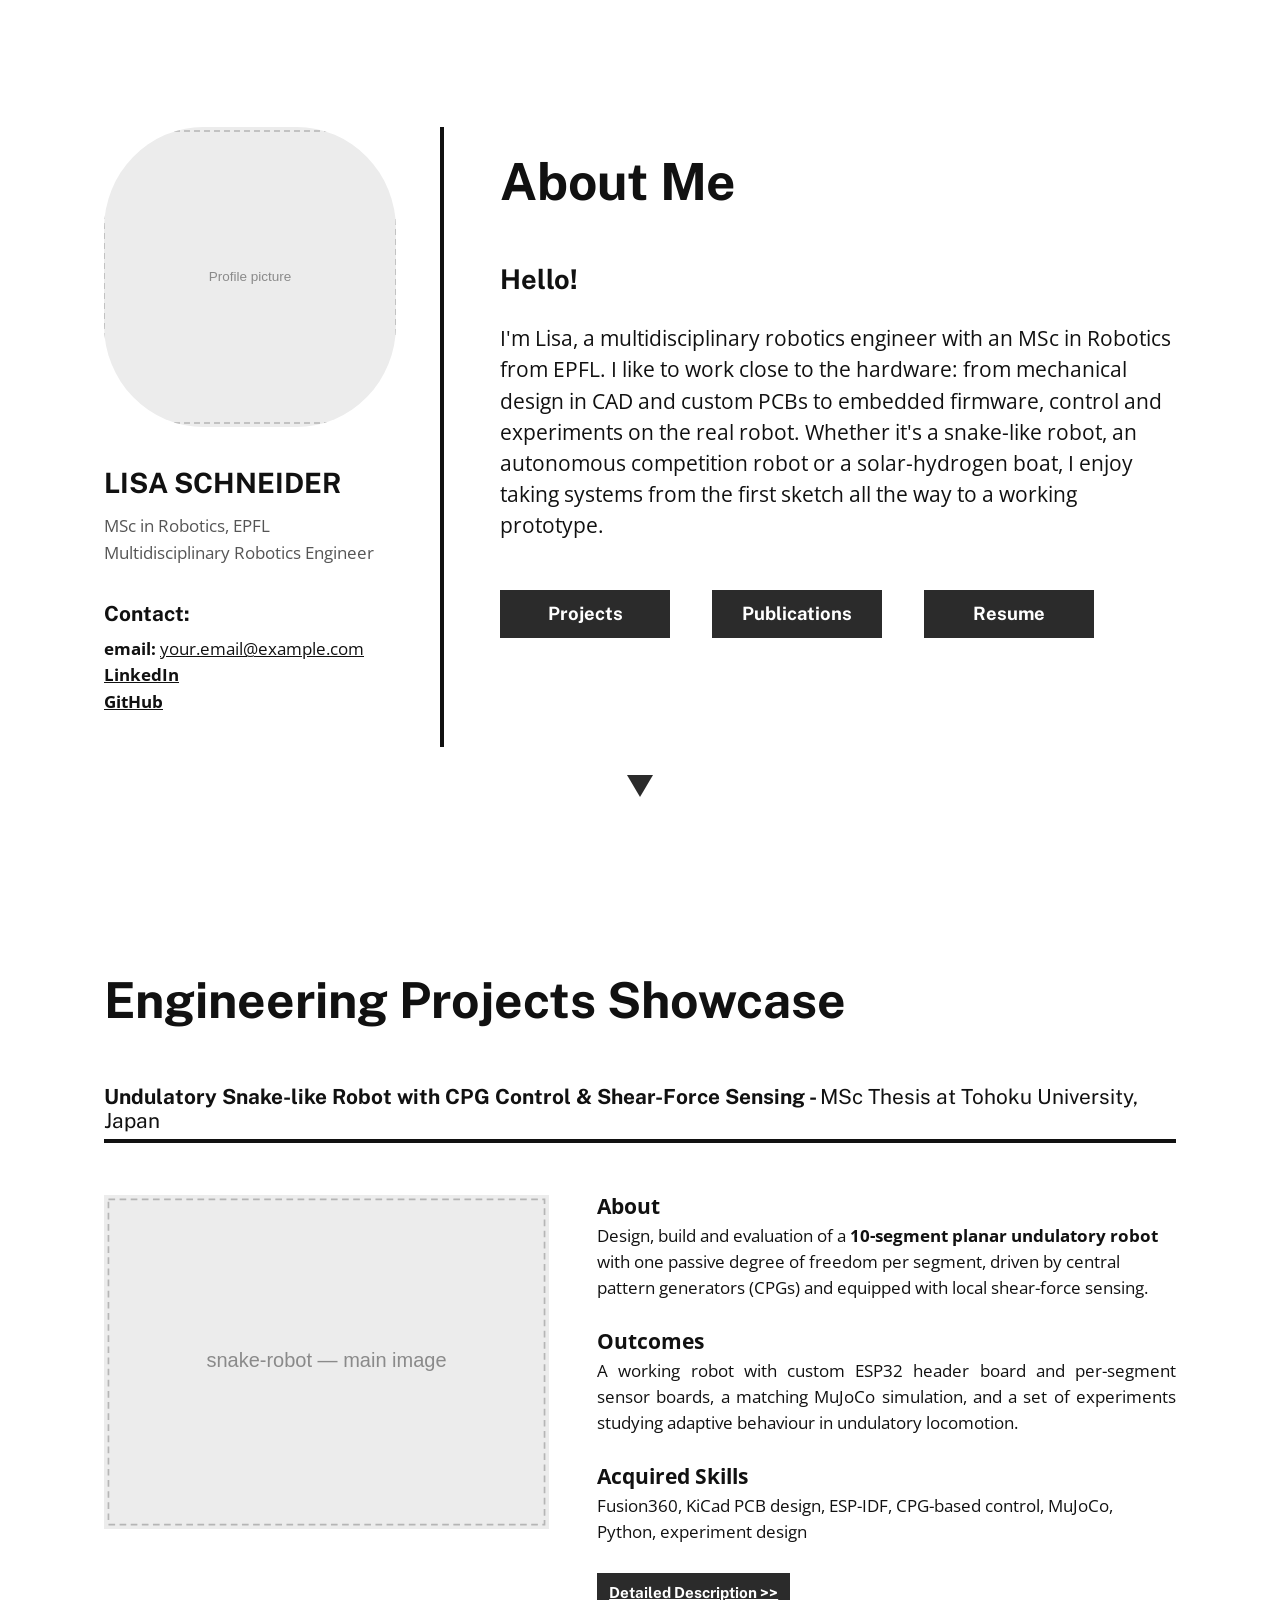
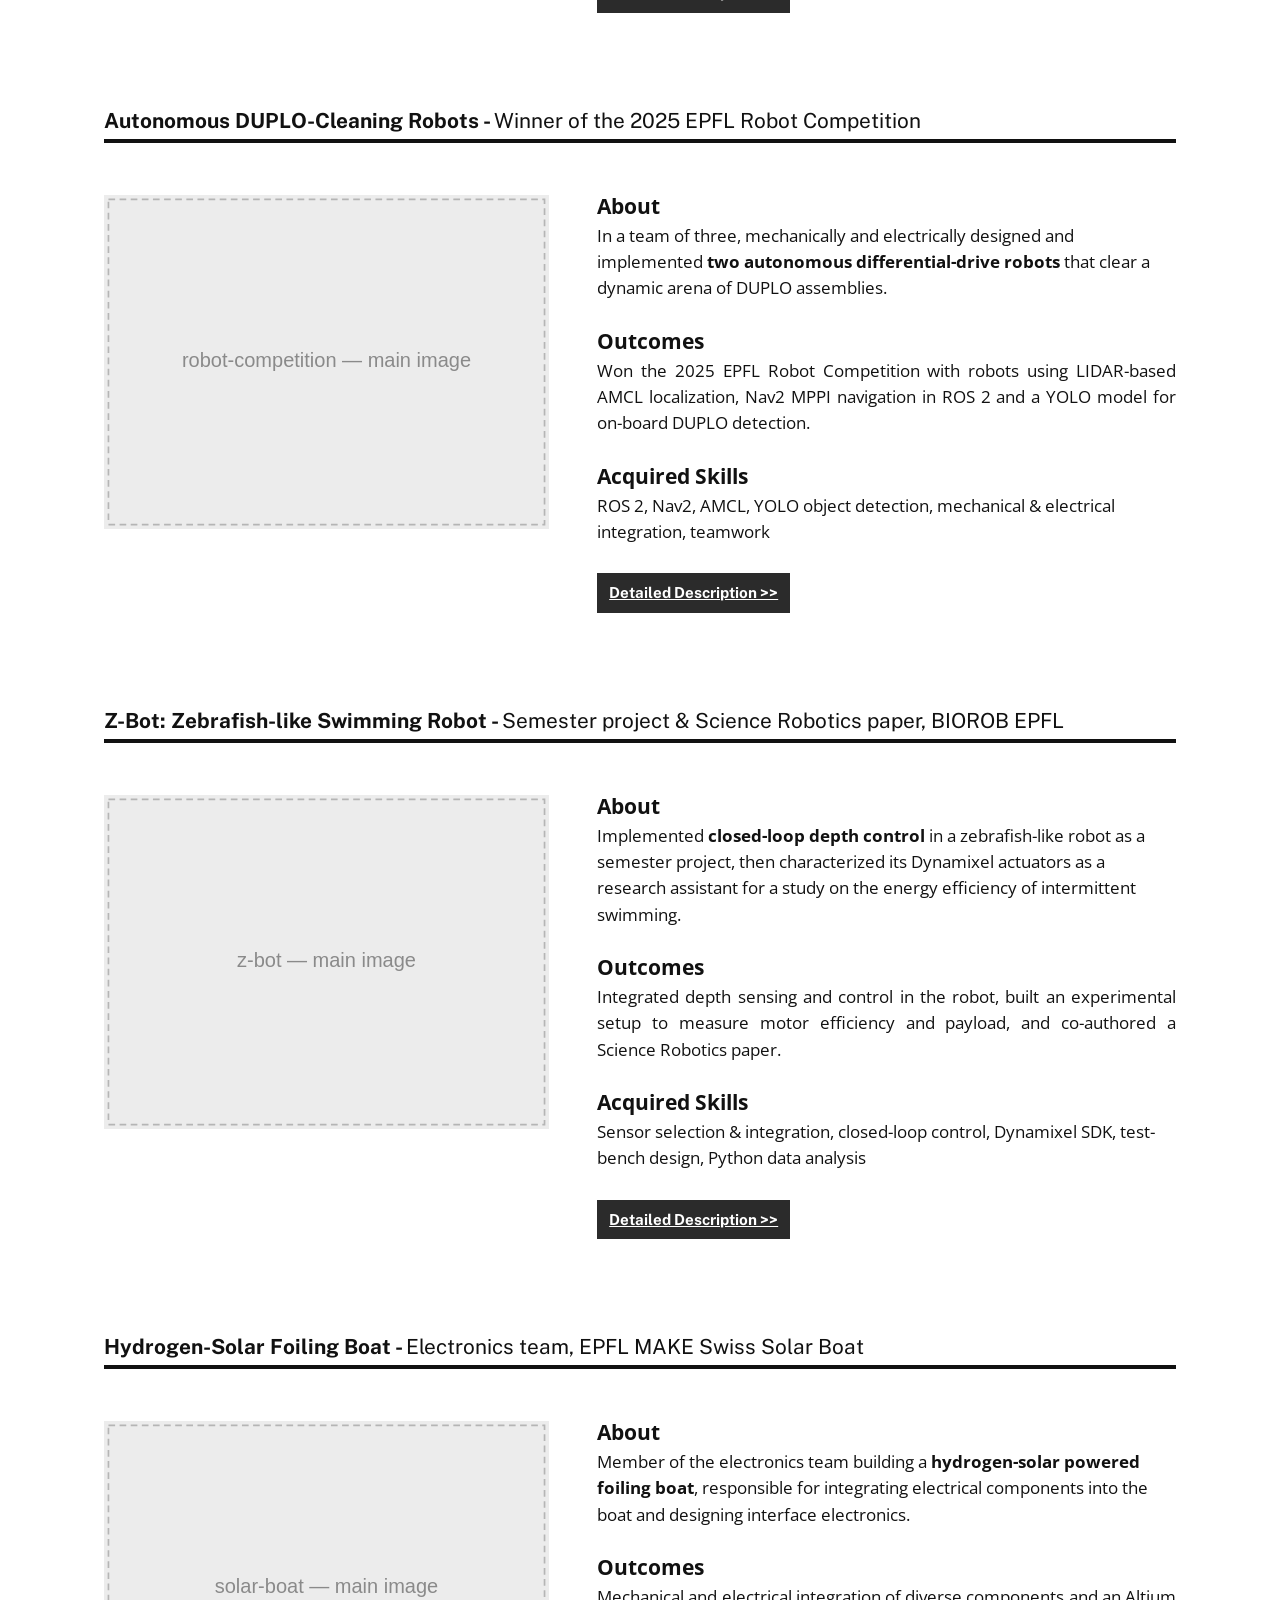
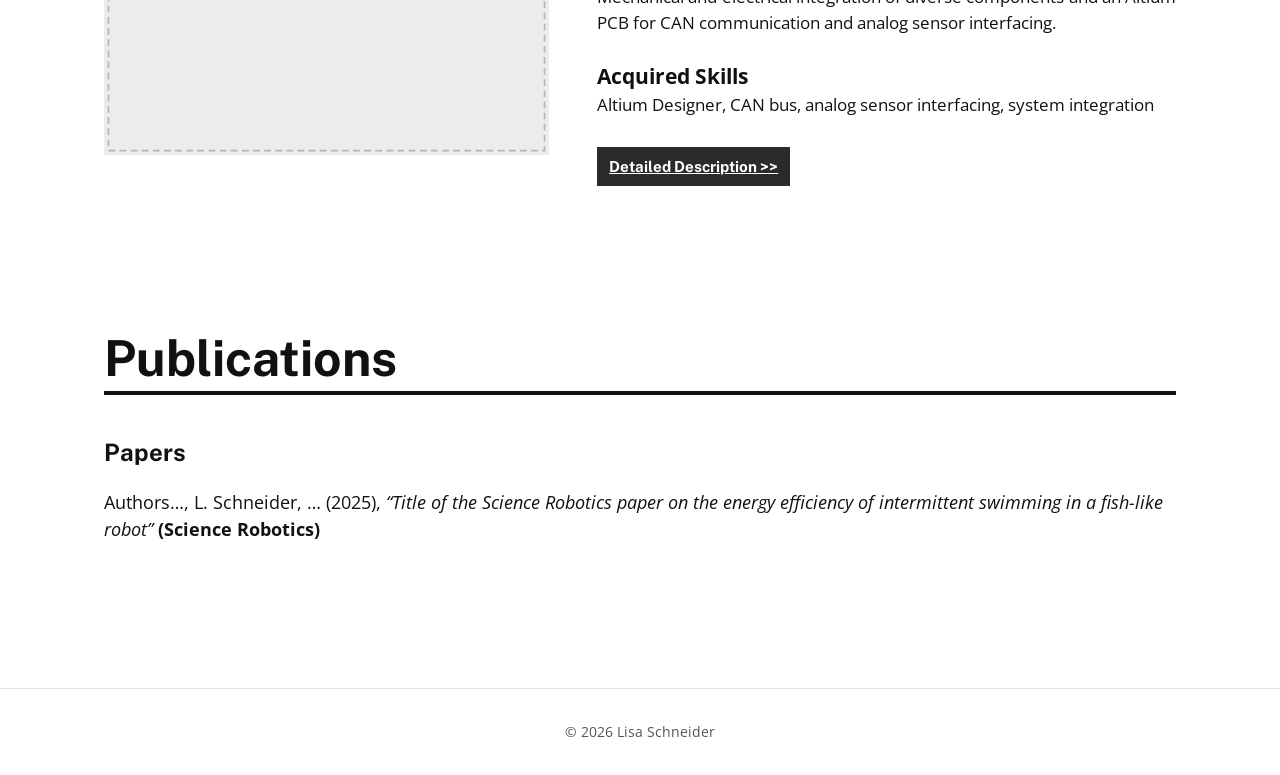
==== index.html @ 6125903c "Add portfolio site: landing page, project detail pages, styles - index.html with About, Projects sho" ====
<!DOCTYPE html>
<html lang="en">
<head>
  <meta charset="UTF-8">
  <meta name="viewport" content="width=device-width, initial-scale=1">
  <title>Lisa Schneider — Robotics Engineer</title>
  <meta name="description" content="Engineering portfolio of Lisa Schneider, MSc in Robotics from EPFL — multidisciplinary robotics engineer working close to the hardware.">
  <link rel="preconnect" href="https://fonts.googleapis.com">
  <link rel="preconnect" href="https://fonts.gstatic.com" crossorigin>
  <link href="https://fonts.googleapis.com/css2?family=Open+Sans:ital,wght@0,400;0,600;0,700;1,400&family=Public+Sans:wght@600;700&display=swap" rel="stylesheet">
  <link rel="stylesheet" href="assets/css/style.css">
</head>
<body>

  <!-- ================= ABOUT ================= -->
  <header class="hero" id="about">
    <div class="container hero-grid">
      <aside class="hero-profile">
        <!-- Replace assets/img/profile.svg with your photo (e.g. assets/img/profile.jpg) -->
        <img class="profile-pic" src="assets/img/profile.svg" alt="Portrait of Lisa Schneider">
        <h2 class="name">Lisa Schneider</h2>
        <p class="tagline">
          MSc in Robotics, EPFL<br>
          Multidisciplinary Robotics Engineer
        </p>
        <h3>Contact:</h3>
        <ul class="contact-list">
          <!-- TODO: add the e-mail address you want to show publicly -->
          <li><strong>email:</strong> <a href="mailto:your.email@example.com">your.email@example.com</a></li>
          <!-- TODO: replace with your LinkedIn profile URL -->
          <li><a href="https://www.linkedin.com/" target="_blank" rel="noopener">LinkedIn</a></li>
          <li><a href="https://github.com/LaserLisa" target="_blank" rel="noopener">GitHub</a></li>
        </ul>
      </aside>

      <div class="hero-about">
        <h1>About Me</h1>
        <h2>Hello!</h2>
        <p>
          I'm Lisa, a multidisciplinary robotics engineer with an MSc in Robotics from EPFL.
          I like to work close to the hardware: from mechanical design in CAD and custom PCBs
          to embedded firmware, control and experiments on the real robot. Whether it's a
          snake-like robot, an autonomous competition robot or a solar-hydrogen boat,
          I enjoy taking systems from the first sketch all the way to a working prototype.
        </p>
        <div class="button-row">
          <a class="btn" href="#projects">Projects</a>
          <a class="btn" href="#publications">Publications</a>
          <!-- Put a public version of your CV at assets/files/CV_Lisa_Schneider.pdf -->
          <a class="btn" href="assets/files/CV_Lisa_Schneider.pdf" target="_blank" rel="noopener">Resume</a>
        </div>
      </div>
    </div>
    <a class="scroll-down" href="#projects" aria-label="Scroll to projects"></a>
  </header>

  <main>
    <!-- ================= PROJECTS ================= -->
    <section class="section" id="projects">
      <div class="container">
        <h2 class="section-title">Engineering Projects Showcase</h2>

        <!-- Project: Master Thesis -->
        <article class="project">
          <h3 class="project-header">
            <strong>Undulatory Snake-like Robot with CPG Control &amp; Shear-Force Sensing -</strong>
            <span>MSc Thesis at Tohoku University, Japan</span>
          </h3>
          <div class="project-body">
            <img src="assets/img/projects/snake-robot.svg" alt="Snake-like robot (placeholder)">
            <div class="project-text">
              <h4>About</h4>
              <p>
                Design, build and evaluation of a <strong>10-segment planar undulatory robot</strong>
                with one passive degree of freedom per segment, driven by central pattern
                generators (CPGs) and equipped with local shear-force sensing.
              </p>
              <h4>Outcomes</h4>
              <p class="justify">
                A working robot with custom ESP32 header board and per-segment sensor boards,
                a matching MuJoCo simulation, and a set of experiments studying adaptive
                behaviour in undulatory locomotion.
              </p>
              <h4>Acquired Skills</h4>
              <p>Fusion360, KiCad PCB design, ESP-IDF, CPG-based control, MuJoCo, Python, experiment design</p>
              <a class="btn btn-small" href="projects/snake-robot.html">Detailed Description &gt;&gt;</a>
            </div>
          </div>
        </article>

        <!-- Project: Robot Competition -->
        <article class="project">
          <h3 class="project-header">
            <strong>Autonomous DUPLO-Cleaning Robots -</strong>
            <span>Winner of the 2025 EPFL Robot Competition</span>
          </h3>
          <div class="project-body">
            <img src="assets/img/projects/robot-competition.svg" alt="Competition robots (placeholder)">
            <div class="project-text">
              <h4>About</h4>
              <p>
                In a team of three, mechanically and electrically designed and implemented
                <strong>two autonomous differential-drive robots</strong> that clear a dynamic
                arena of DUPLO assemblies.
              </p>
              <h4>Outcomes</h4>
              <p class="justify">
                Won the 2025 EPFL Robot Competition with robots using LIDAR-based AMCL
                localization, Nav2 MPPI navigation in ROS 2 and a YOLO model for on-board
                DUPLO detection.
              </p>
              <h4>Acquired Skills</h4>
              <p>ROS 2, Nav2, AMCL, YOLO object detection, mechanical &amp; electrical integration, teamwork</p>
              <a class="btn btn-small" href="projects/robot-competition.html">Detailed Description &gt;&gt;</a>
            </div>
          </div>
        </article>

        <!-- Project: Z-Bot -->
        <article class="project">
          <h3 class="project-header">
            <strong>Z-Bot: Zebrafish-like Swimming Robot -</strong>
            <span>Semester project &amp; Science Robotics paper, BIOROB EPFL</span>
          </h3>
          <div class="project-body">
            <img src="assets/img/projects/z-bot.svg" alt="Zebrafish-like robot (placeholder)">
            <div class="project-text">
              <h4>About</h4>
              <p>
                Implemented <strong>closed-loop depth control</strong> in a zebrafish-like robot
                as a semester project, then characterized its Dynamixel actuators as a research
                assistant for a study on the energy efficiency of intermittent swimming.
              </p>
              <h4>Outcomes</h4>
              <p class="justify">
                Integrated depth sensing and control in the robot, built an experimental setup
                to measure motor efficiency and payload, and co-authored a Science Robotics paper.
              </p>
              <h4>Acquired Skills</h4>
              <p>Sensor selection &amp; integration, closed-loop control, Dynamixel SDK, test-bench design, Python data analysis</p>
              <a class="btn btn-small" href="projects/z-bot.html">Detailed Description &gt;&gt;</a>
            </div>
          </div>
        </article>

        <!-- Project: Swiss Solar Boat -->
        <article class="project">
          <h3 class="project-header">
            <strong>Hydrogen-Solar Foiling Boat -</strong>
            <span>Electronics team, EPFL MAKE Swiss Solar Boat</span>
          </h3>
          <div class="project-body">
            <img src="assets/img/projects/solar-boat.svg" alt="Swiss Solar Boat (placeholder)">
            <div class="project-text">
              <h4>About</h4>
              <p>
                Member of the electronics team building a <strong>hydrogen-solar powered
                foiling boat</strong>, responsible for integrating electrical components into
                the boat and designing interface electronics.
              </p>
              <h4>Outcomes</h4>
              <p class="justify">
                Mechanical and electrical integration of diverse components and an Altium PCB
                for CAN communication and analog sensor interfacing.
              </p>
              <h4>Acquired Skills</h4>
              <p>Altium Designer, CAN bus, analog sensor interfacing, system integration</p>
              <a class="btn btn-small" href="projects/solar-boat.html">Detailed Description &gt;&gt;</a>
            </div>
          </div>
        </article>
      </div>
    </section>

    <!-- ================= PUBLICATIONS ================= -->
    <section class="section publications" id="publications">
      <div class="container">
        <h2 class="section-title underlined">Publications</h2>
        <h3>Papers</h3>
        <ul class="pub-list">
          <!-- TODO: fill in the exact author list, year, title and link -->
          <li>
            Authors…, L. Schneider, … (2025),
            <em>“Title of the Science Robotics paper on the energy efficiency of intermittent swimming in a fish-like robot”</em>
            <span class="venue">(Science Robotics)</span>
          </li>
        </ul>
      </div>
    </section>
  </main>

  <footer class="site-footer">
    <div class="container">© 2026 Lisa Schneider</div>
  </footer>

</body>
</html>
---- assets/css/style.css ----
/* ==========================================================================
   Lisa Schneider — Engineering Portfolio
   ========================================================================== */

:root {
  --text: #111;
  --muted: #555;
  --dark: #2b2b2b;
  --line: #111;
  --bg: #fff;
  --max: 1120px;
  --font-head: "Public Sans", system-ui, sans-serif;
  --font-body: "Open Sans", system-ui, sans-serif;
}

*,
*::before,
*::after { box-sizing: border-box; }

html { scroll-behavior: smooth; }

body {
  margin: 0;
  background: var(--bg);
  color: var(--text);
  font-family: var(--font-body);
  font-size: 17px;
  line-height: 1.55;
}

img { max-width: 100%; display: block; }

a { color: inherit; }

h1, h2, h3, h4 {
  font-family: var(--font-head);
  font-weight: 700;
  line-height: 1.15;
  margin: 0;
}

.container {
  max-width: var(--max);
  margin: 0 auto;
  padding: 0 24px;
}

/* ---------- Navigation (detail pages) ---------- */
.site-nav {
  border-bottom: 1px solid #e5e5e5;
}
.site-nav .container {
  display: flex;
  align-items: center;
  justify-content: space-between;
  gap: 16px;
  padding-top: 14px;
  padding-bottom: 14px;
  flex-wrap: wrap;
}
.site-nav .brand {
  font-family: var(--font-head);
  font-weight: 700;
  text-decoration: none;
  letter-spacing: .02em;
  text-transform: uppercase;
}
.site-nav ul {
  list-style: none;
  display: flex;
  gap: 22px;
  margin: 0;
  padding: 0;
}
.site-nav ul a { text-decoration: none; font-weight: 600; }
.site-nav ul a:hover { text-decoration: underline; }

/* ---------- Buttons ---------- */
.btn {
  display: inline-block;
  background: var(--dark);
  color: #fff;
  font-family: var(--font-head);
  font-weight: 700;
  font-size: 1.15rem;
  text-decoration: none;
  padding: 10px 28px;
  min-width: 170px;
  text-align: center;
  transition: background .15s ease;
}
.btn:hover,
.btn:focus-visible { background: #000; text-decoration: underline; }
.btn-small { font-size: .95rem; min-width: 0; padding: 8px 12px; text-decoration: underline; }

/* ---------- Hero / About ---------- */
.hero {
  min-height: 100vh;
  display: flex;
  flex-direction: column;
  justify-content: center;
  padding: 48px 0 24px;
}
.hero-grid {
  display: grid;
  grid-template-columns: 340px minmax(0, 1fr);
}
.hero-profile {
  padding-right: 44px;
  border-right: 4px solid var(--line);
  padding-bottom: 32px;
}
.profile-pic {
  width: 300px;
  height: 300px;
  object-fit: cover;
  border-radius: 34%;
  margin: 0 auto 40px;
}
.hero-profile .name {
  font-size: 1.75rem;
  text-transform: uppercase;
  margin-bottom: 14px;
}
.hero-profile .tagline { color: var(--muted); margin: 0 0 36px; }
.hero-profile h3 { font-size: 1.3rem; margin-bottom: 10px; }
.contact-list { list-style: none; padding: 0; margin: 0; }
.contact-list a { font-weight: 700; }

.hero-about { padding: 26px 0 0 56px; }
.hero-about h1 { font-size: clamp(2.4rem, 4vw, 3.3rem); margin-bottom: 52px; }
.hero-about h2 { font-size: 1.7rem; margin-bottom: 28px; }
.hero-about p  { font-size: 1.3rem; line-height: 1.5; margin: 0 0 48px; max-width: 700px; }

.button-row { display: flex; flex-wrap: wrap; gap: 20px 42px; }

.scroll-down {
  display: block;
  width: 0;
  height: 0;
  margin: 28px auto 0;
  border-left: 13px solid transparent;
  border-right: 13px solid transparent;
  border-top: 22px solid var(--dark);
  animation: bob 2s ease-in-out infinite;
}
@keyframes bob { 50% { transform: translateY(6px); } }

/* ---------- Section headings ---------- */
.section { padding: 72px 0; }
.section-title {
  font-size: clamp(2.2rem, 4vw, 3.1rem);
  margin-bottom: 56px;
}
.section-title.underlined {
  border-bottom: 4px solid var(--line);
  padding-bottom: 4px;
  margin-bottom: 44px;
}

/* ---------- Project cards ---------- */
.project { margin-bottom: 96px; }
.project:last-child { margin-bottom: 0; }

.project-header {
  font-size: 1.3rem;
  border-bottom: 4px solid var(--line);
  padding-bottom: 6px;
  margin-bottom: 52px;
}
.project-header strong { font-weight: 700; }

.project-body {
  display: grid;
  grid-template-columns: 1fr 1.3fr;
  gap: 48px;
  align-items: start;
}
.project-body img { width: 100%; aspect-ratio: 4 / 3; object-fit: cover; }

.project-text h4 { font-family: var(--font-body); font-size: 1.3rem; margin: 0 0 4px; }
.project-text p  { margin: 0 0 28px; }
.project-text .justify { text-align: justify; }

/* ---------- Publications ---------- */
.publications h3 { font-size: 1.5rem; margin-bottom: 22px; }
.pub-list { list-style: none; padding: 0; margin: 0 0 32px; }
.pub-list li { margin-bottom: 18px; font-size: 1.1rem; }
.pub-list em { font-style: italic; }
.pub-list .venue { font-weight: 700; }

/* ---------- Detail pages ---------- */
.detail-hero { padding: 56px 0 24px; }
.detail-hero .back { display: inline-block; margin-bottom: 28px; font-weight: 600; }
.detail-hero h1 {
  font-size: clamp(2rem, 4vw, 2.9rem);
  border-bottom: 4px solid var(--line);
  padding-bottom: 8px;
  margin-bottom: 12px;
}
.detail-hero .subtitle { color: var(--muted); font-size: 1.15rem; margin: 0; }

.detail-cover { margin: 32px 0 48px; }
.detail-cover img { width: 100%; max-height: 520px; object-fit: cover; }

.detail-content h2 { font-size: 1.6rem; margin: 44px 0 14px; }
.detail-content p,
.detail-content li { max-width: 820px; }
.detail-content ul { padding-left: 1.2em; }
.detail-content li { margin-bottom: 6px; }

.facts {
  display: grid;
  grid-template-columns: repeat(auto-fit, minmax(200px, 1fr));
  gap: 20px;
  margin: 0 0 12px;
  padding: 20px 24px;
  background: #f4f4f4;
}
.facts dt { font-weight: 700; font-family: var(--font-head); }
.facts dd { margin: 2px 0 0; color: var(--muted); }

.tags { display: flex; flex-wrap: wrap; gap: 8px; list-style: none; padding: 0 !important; }
.tags li { background: var(--dark); color: #fff; padding: 4px 12px; font-size: .9rem; margin: 0; }

.gallery {
  display: grid;
  grid-template-columns: repeat(auto-fit, minmax(240px, 1fr));
  gap: 20px;
  margin-top: 16px;
}
.gallery figure { margin: 0; }
.gallery img { width: 100%; aspect-ratio: 4 / 3; object-fit: cover; }
.gallery figcaption { font-size: .9rem; color: var(--muted); margin-top: 6px; }

.project-pager {
  display: flex;
  justify-content: space-between;
  gap: 16px;
  flex-wrap: wrap;
  margin: 72px 0 0;
  padding-top: 24px;
  border-top: 1px solid #ddd;
}
.project-pager a { font-weight: 600; }

/* ---------- Footer ---------- */
.site-footer {
  padding: 32px 0;
  margin-top: 40px;
  border-top: 1px solid #e5e5e5;
  color: var(--muted);
  font-size: .9rem;
  text-align: center;
}

/* ---------- Responsive ---------- */
@media (max-width: 900px) {
  .hero { min-height: auto; }
  .hero-grid { grid-template-columns: minmax(0, 1fr); }
  .hero-profile {
    border-right: 0;
    border-bottom: 4px solid var(--line);
    padding: 0 0 32px;
    text-align: center;
  }
  .hero-about { padding: 36px 0 0; }
  .hero-about h1 { margin-bottom: 28px; }
  .hero-about p { font-size: 1.15rem; margin-bottom: 32px; }
  .project-body { grid-template-columns: minmax(0, 1fr); gap: 28px; }
  .project-header { margin-bottom: 28px; }
}

@media (max-width: 520px) {
  body { font-size: 16px; }
  .container { padding: 0 16px; }
  .profile-pic { width: 220px; height: 220px; }
  .btn { min-width: 0; flex: 1 1 100%; }
  .button-row { gap: 14px; }
  .site-nav ul { gap: 14px; font-size: .95rem; }
}

.project-header span { font-weight: 400; }
.contact-list li a[href^="mailto"] { font-weight: 400; }
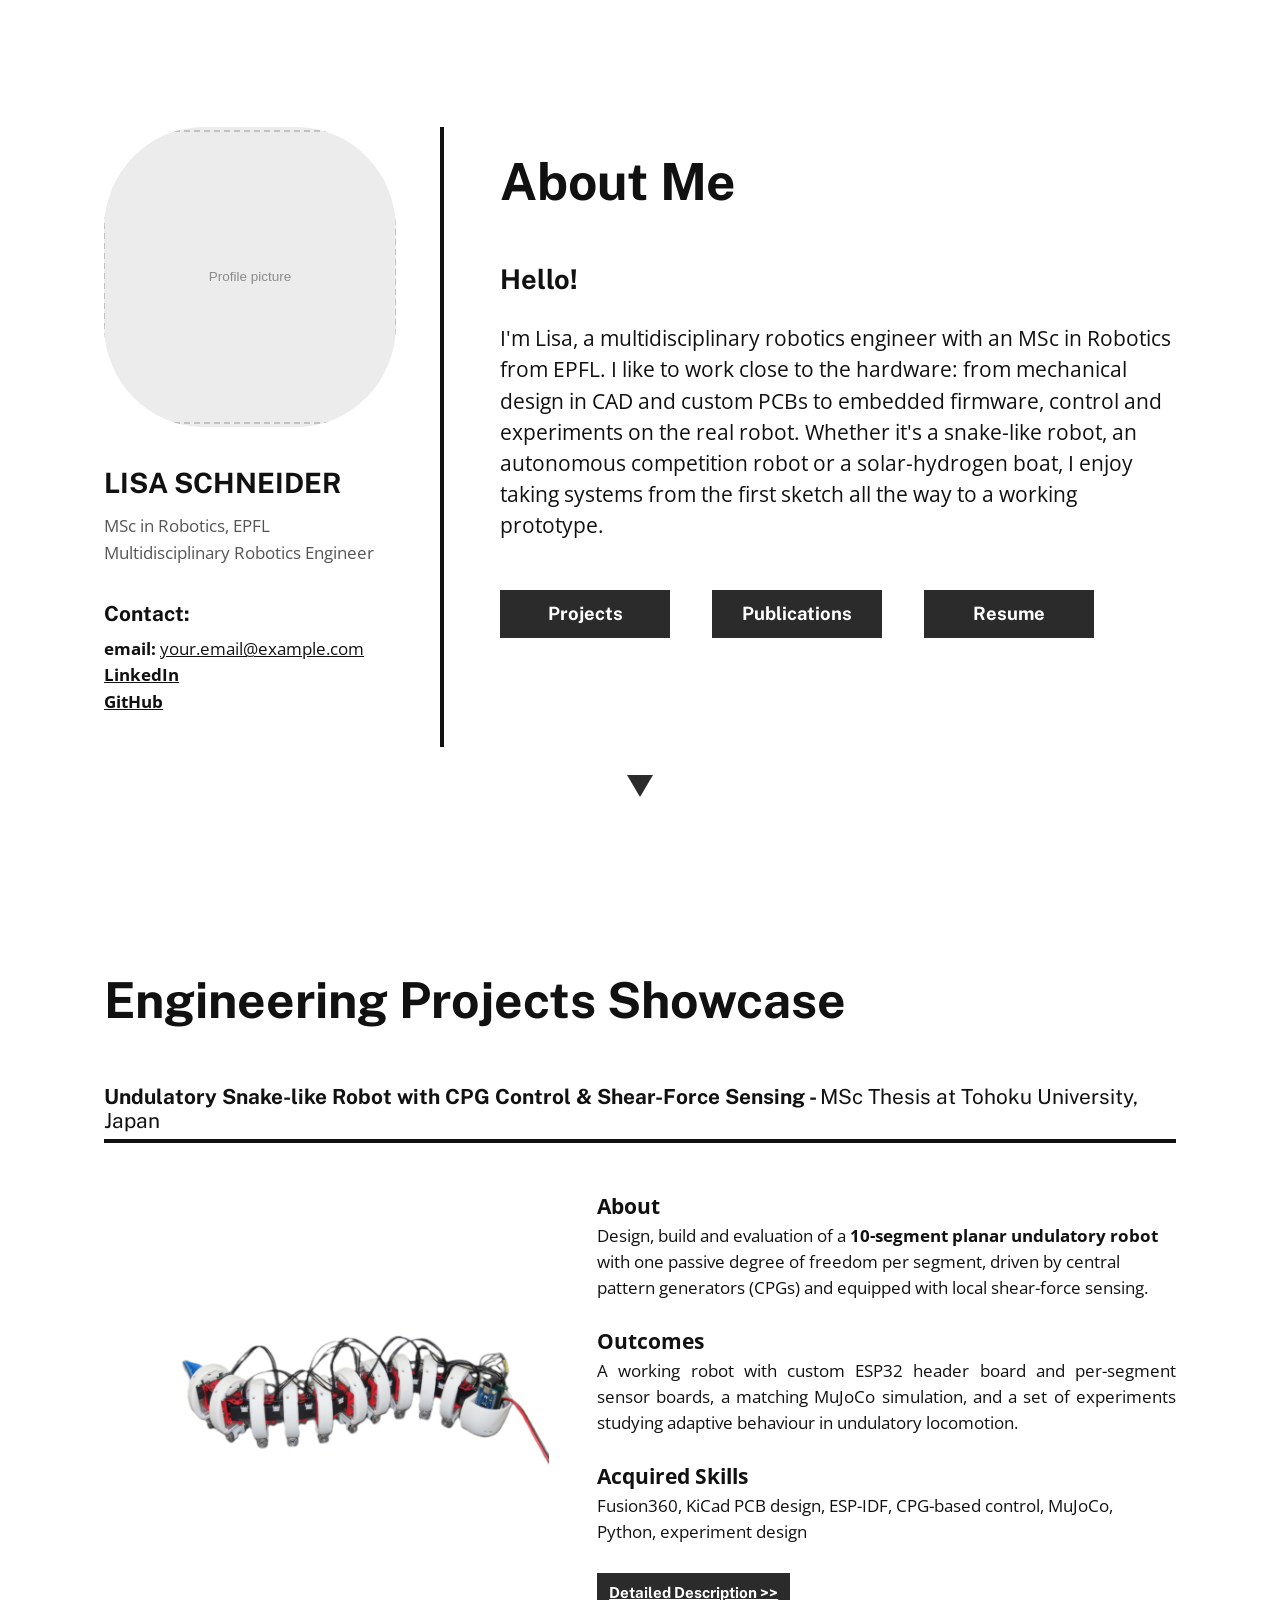
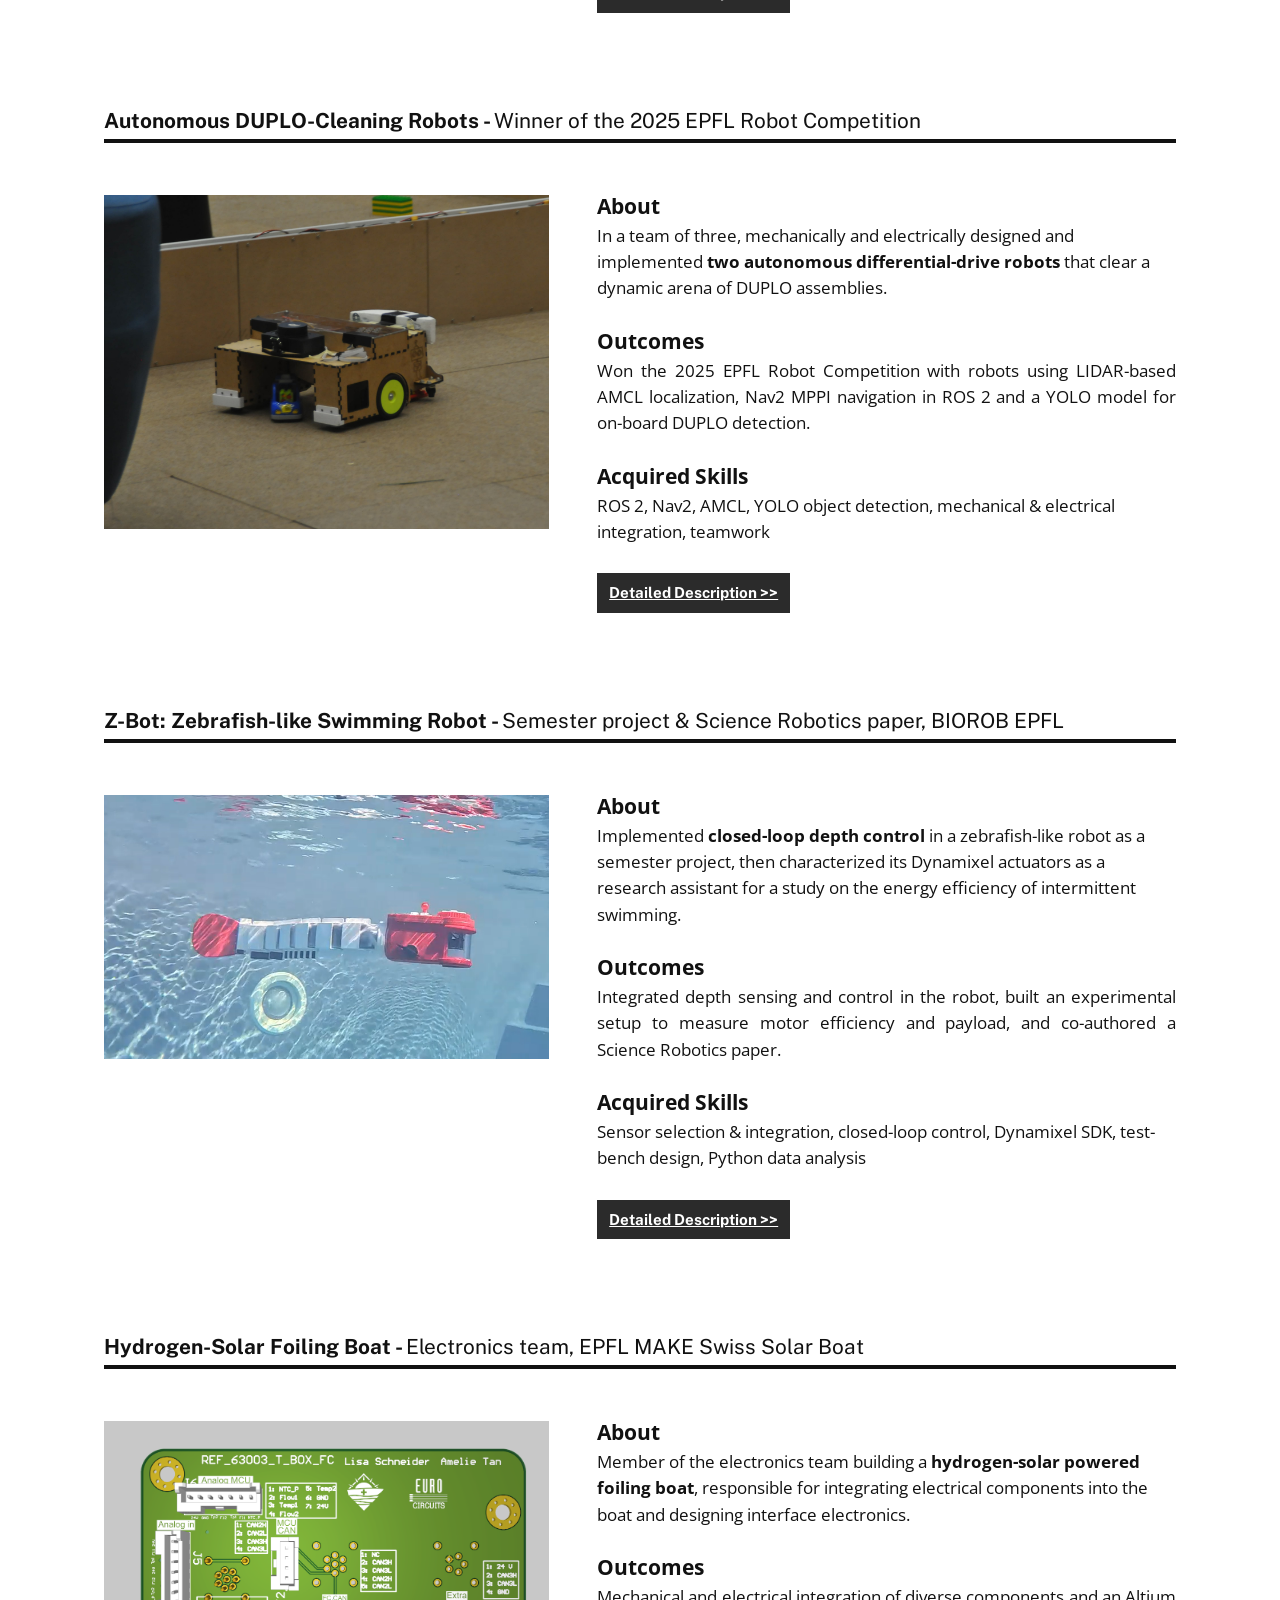
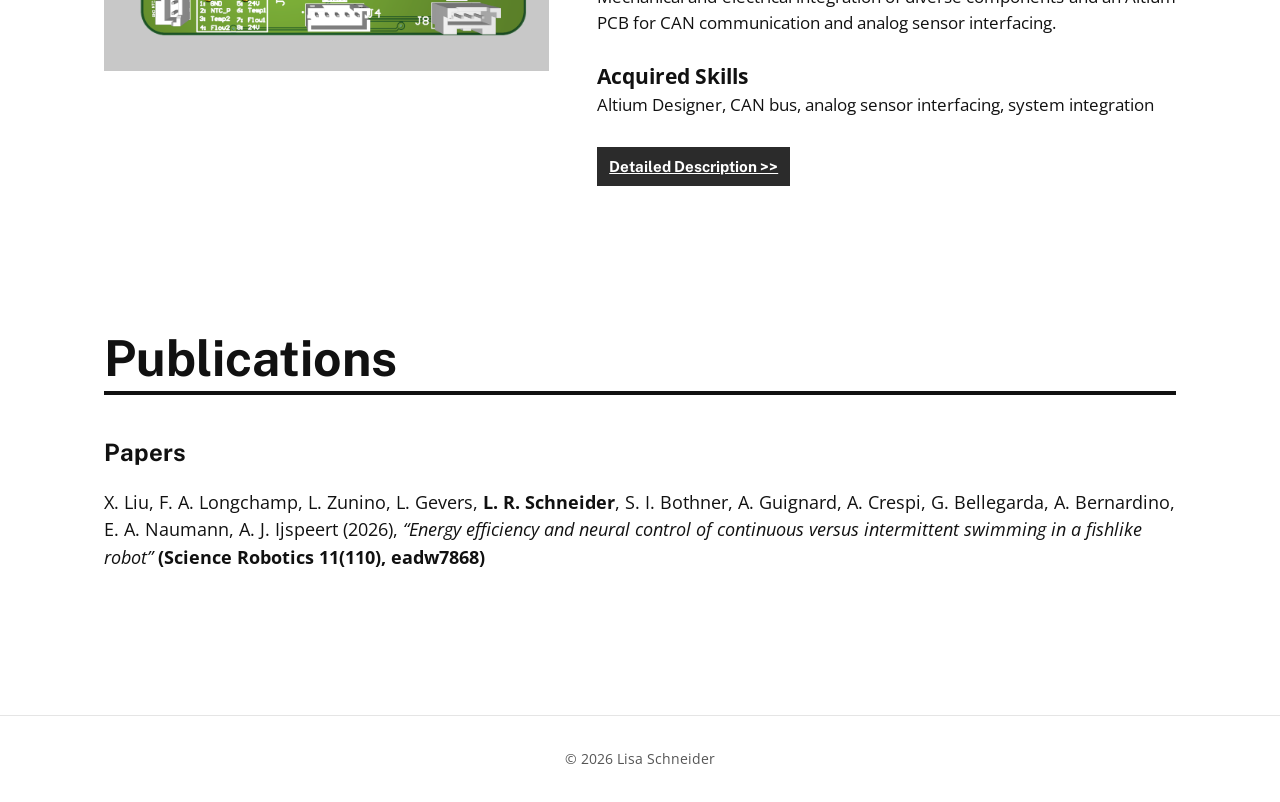
==== commit 50a5783d: "Add project images, uncropped card images, Science Robotics citation - Add real images for thesis, r" ====
--- a/index.html
+++ b/index.html
@@ -1,15 +1,20 @@
 <!DOCTYPE html>
 <html lang="en">
+
 <head>
   <meta charset="UTF-8">
   <meta name="viewport" content="width=device-width, initial-scale=1">
   <title>Lisa Schneider — Robotics Engineer</title>
-  <meta name="description" content="Engineering portfolio of Lisa Schneider, MSc in Robotics from EPFL — multidisciplinary robotics engineer working close to the hardware.">
+  <meta name="description"
+    content="Engineering portfolio of Lisa Schneider, MSc in Robotics from EPFL — multidisciplinary robotics engineer working close to the hardware.">
   <link rel="preconnect" href="https://fonts.googleapis.com">
   <link rel="preconnect" href="https://fonts.gstatic.com" crossorigin>
-  <link href="https://fonts.googleapis.com/css2?family=Open+Sans:ital,wght@0,400;0,600;0,700;1,400&family=Public+Sans:wght@600;700&display=swap" rel="stylesheet">
+  <link
+    href="https://fonts.googleapis.com/css2?family=Open+Sans:ital,wght@0,400;0,600;0,700;1,400&family=Public+Sans:wght@600;700&display=swap"
+    rel="stylesheet">
   <link rel="stylesheet" href="assets/css/style.css">
 </head>
+
 <body>
 
   <!-- ================= ABOUT ================= -->
@@ -67,7 +72,7 @@
             <span>MSc Thesis at Tohoku University, Japan</span>
           </h3>
           <div class="project-body">
-            <img src="assets/img/projects/snake-robot.svg" alt="Snake-like robot (placeholder)">
+            <img src="assets/img/projects/thesis.png" alt="Snake-like robot (placeholder)">
             <div class="project-text">
               <h4>About</h4>
               <p>
@@ -95,7 +100,7 @@
             <span>Winner of the 2025 EPFL Robot Competition</span>
           </h3>
           <div class="project-body">
-            <img src="assets/img/projects/robot-competition.svg" alt="Competition robots (placeholder)">
+            <img src="assets/img/projects/robot-competition-hinge.png" alt="Competition robots (placeholder)">
             <div class="project-text">
               <h4>About</h4>
               <p>
@@ -123,7 +128,7 @@
             <span>Semester project &amp; Science Robotics paper, BIOROB EPFL</span>
           </h3>
           <div class="project-body">
-            <img src="assets/img/projects/z-bot.svg" alt="Zebrafish-like robot (placeholder)">
+            <img src="assets/img/projects/z-bot.png" alt="Zebrafish-like robot (placeholder)">
             <div class="project-text">
               <h4>About</h4>
               <p>
@@ -137,7 +142,8 @@
                 to measure motor efficiency and payload, and co-authored a Science Robotics paper.
               </p>
               <h4>Acquired Skills</h4>
-              <p>Sensor selection &amp; integration, closed-loop control, Dynamixel SDK, test-bench design, Python data analysis</p>
+              <p>Sensor selection &amp; integration, closed-loop control, Dynamixel SDK, test-bench design, Python data
+                analysis</p>
               <a class="btn btn-small" href="projects/z-bot.html">Detailed Description &gt;&gt;</a>
             </div>
           </div>
@@ -150,12 +156,12 @@
             <span>Electronics team, EPFL MAKE Swiss Solar Boat</span>
           </h3>
           <div class="project-body">
-            <img src="assets/img/projects/solar-boat.svg" alt="Swiss Solar Boat (placeholder)">
+            <img src="assets/img/projects/swiss-solar-boat-PCB.png" alt="Swiss Solar Boat (placeholder)">
             <div class="project-text">
               <h4>About</h4>
               <p>
                 Member of the electronics team building a <strong>hydrogen-solar powered
-                foiling boat</strong>, responsible for integrating electrical components into
+                  foiling boat</strong>, responsible for integrating electrical components into
                 the boat and designing interface electronics.
               </p>
               <h4>Outcomes</h4>
@@ -178,11 +184,12 @@
         <h2 class="section-title underlined">Publications</h2>
         <h3>Papers</h3>
         <ul class="pub-list">
-          <!-- TODO: fill in the exact author list, year, title and link -->
           <li>
-            Authors…, L. Schneider, … (2025),
-            <em>“Title of the Science Robotics paper on the energy efficiency of intermittent swimming in a fish-like robot”</em>
-            <span class="venue">(Science Robotics)</span>
+            X. Liu, F. A. Longchamp, L. Zunino, L. Gevers, <strong>L. R. Schneider</strong>, S. I. Bothner,
+            A. Guignard, A. Crespi, G. Bellegarda, A. Bernardino, E. A. Naumann, A. J. Ijspeert (2026),
+            <a href="https://www.science.org/doi/10.1126/scirobotics.adw7868" target="_blank" rel="noopener"><em>“Energy
+              efficiency and neural control of continuous versus intermittent swimming in a fishlike robot”</em></a>
+            <span class="venue">(Science Robotics 11(110), eadw7868)</span>
           </li>
         </ul>
       </div>
@@ -194,4 +201,5 @@
   </footer>
 
 </body>
-</html>
+
+</html>
--- a/assets/css/style.css
+++ b/assets/css/style.css
@@ -176,7 +176,8 @@
   gap: 48px;
   align-items: start;
 }
-.project-body img { width: 100%; aspect-ratio: 4 / 3; object-fit: cover; }
+/* Images keep their natural aspect ratio (never cropped); very tall ones are capped */
+.project-body img { width: 100%; height: auto; max-height: 440px; object-fit: contain; }
 
 .project-text h4 { font-family: var(--font-body); font-size: 1.3rem; margin: 0 0 4px; }
 .project-text p  { margin: 0 0 28px; }
@@ -187,6 +188,8 @@
 .pub-list { list-style: none; padding: 0; margin: 0 0 32px; }
 .pub-list li { margin-bottom: 18px; font-size: 1.1rem; }
 .pub-list em { font-style: italic; }
+.pub-list a { text-decoration: none; }
+.pub-list a:hover em { text-decoration: underline; }
 .pub-list .venue { font-weight: 700; }
 
 /* ---------- Detail pages ---------- */
@@ -230,7 +233,14 @@
   margin-top: 16px;
 }
 .gallery figure { margin: 0; }
-.gallery img { width: 100%; aspect-ratio: 4 / 3; object-fit: cover; }
+/* Uniform frames; images of any aspect ratio are shown whole (letterboxed), never cropped */
+.gallery img {
+  width: 100%;
+  height: 300px;
+  object-fit: contain;
+  background: #f4f4f4;
+  padding: 10px;
+}
 .gallery figcaption { font-size: .9rem; color: var(--muted); margin-top: 6px; }
 
 .project-pager {
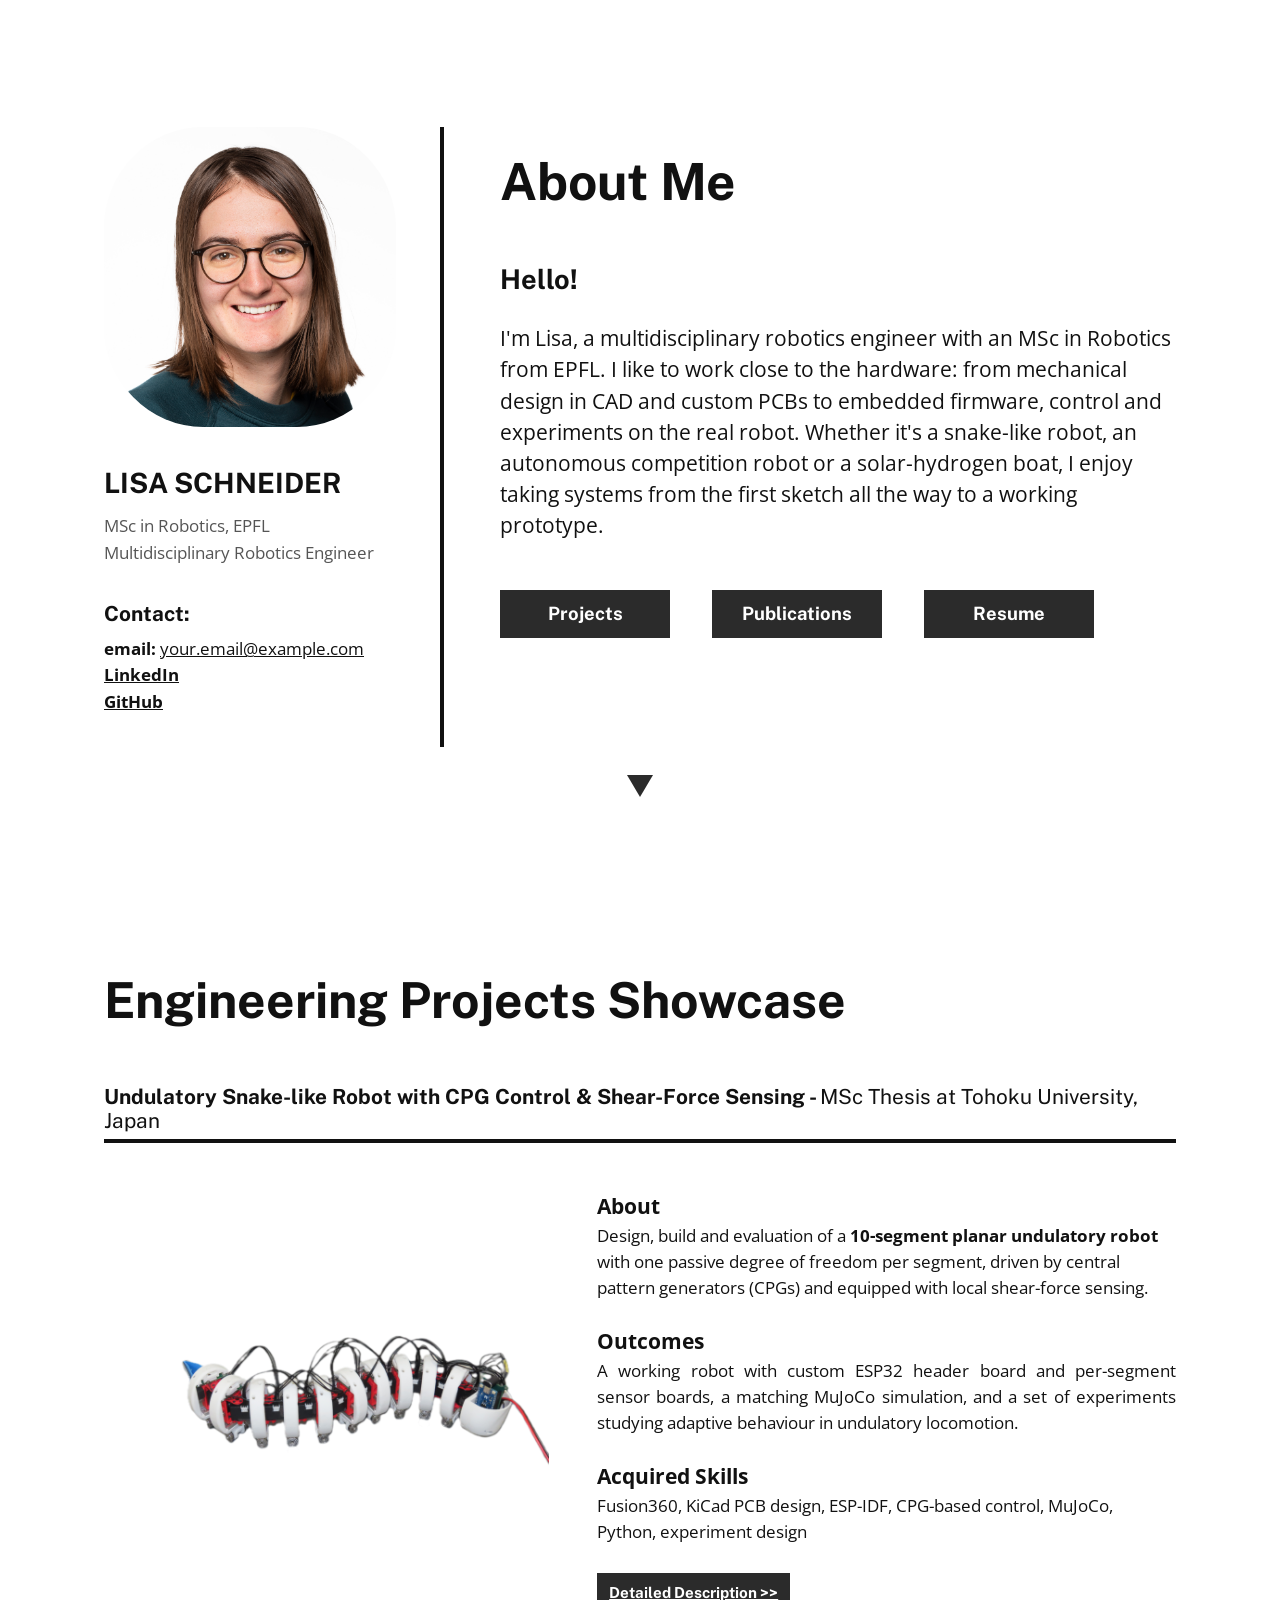
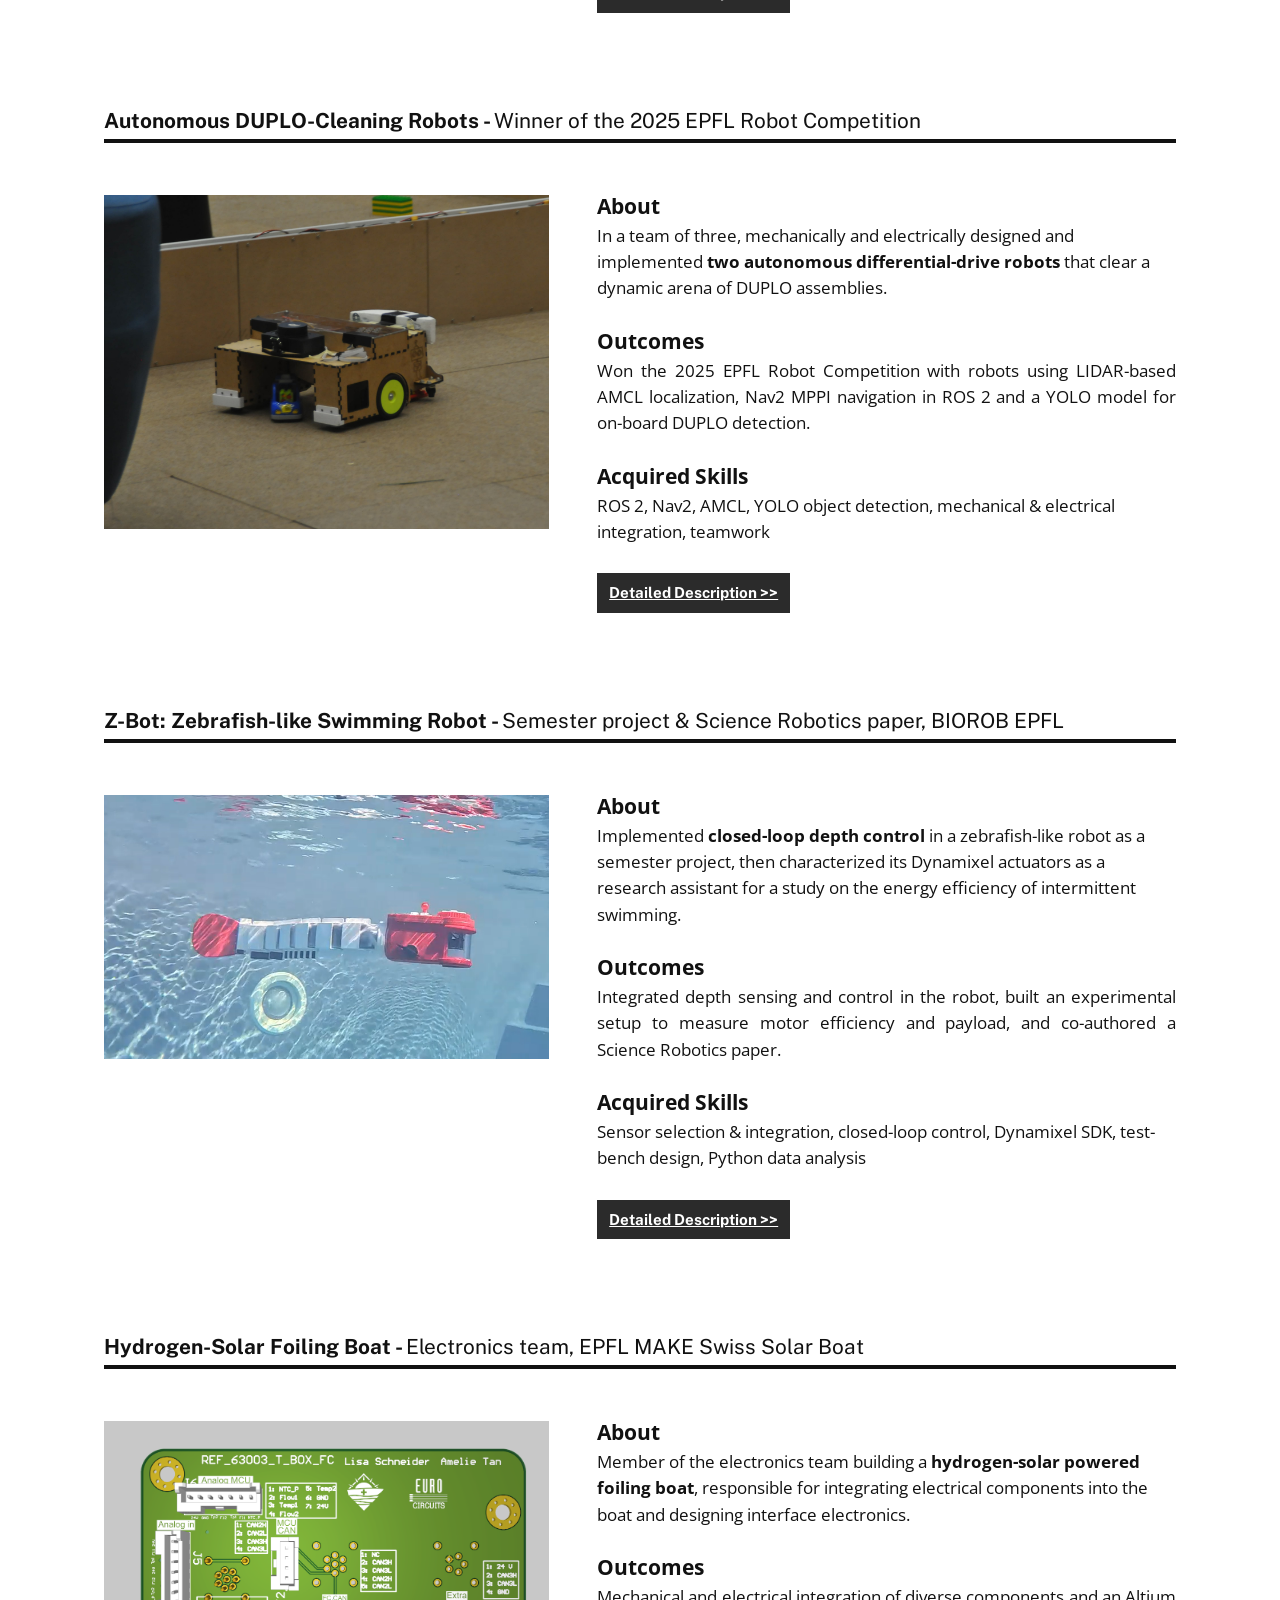
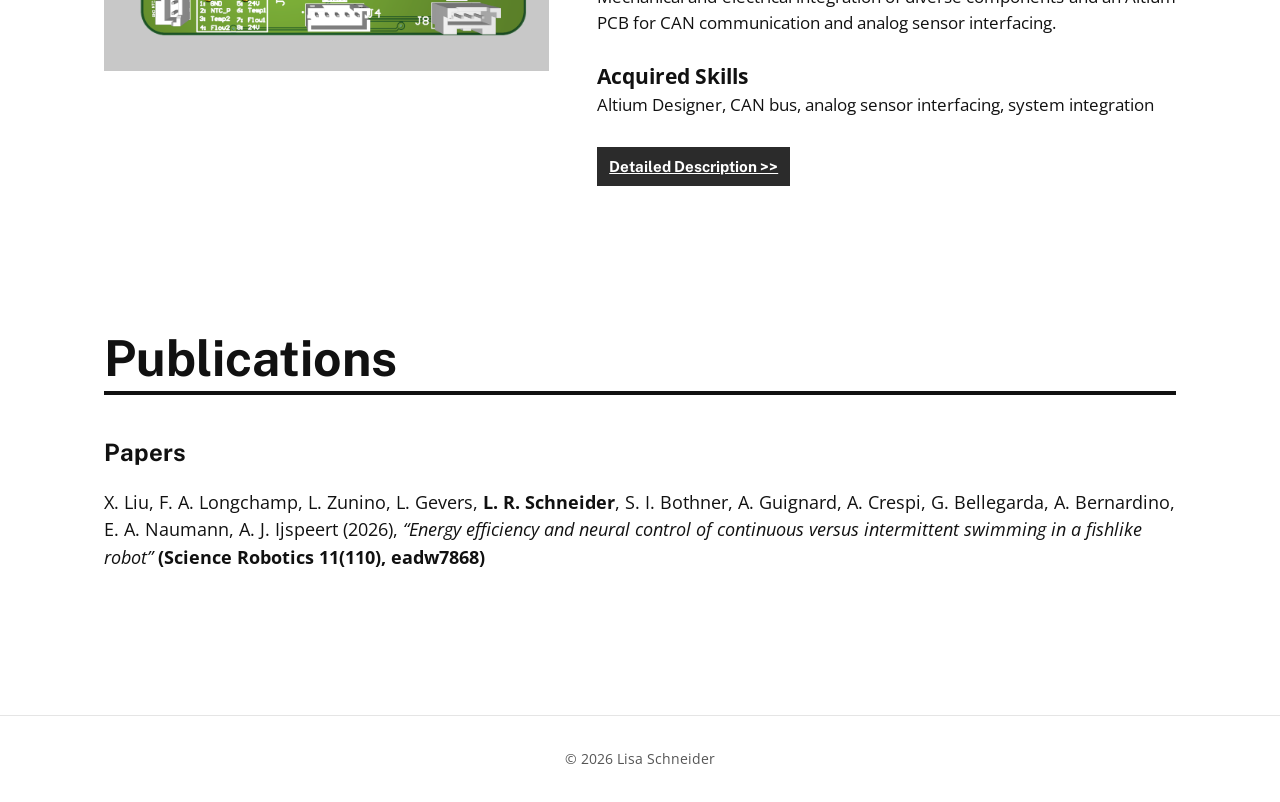
==== commit 238ae79c: "Add portrait and anchor its crop to the top Co-Authored-By: Claude Opus 5.5 <noreply@anthropic.com>" ====
--- a/index.html
+++ b/index.html
@@ -22,7 +22,7 @@
     <div class="container hero-grid">
       <aside class="hero-profile">
         <!-- Replace assets/img/profile.svg with your photo (e.g. assets/img/profile.jpg) -->
-        <img class="profile-pic" src="assets/img/profile.svg" alt="Portrait of Lisa Schneider">
+        <img class="profile-pic" src="assets/img/portrait_2023.jpg" alt="Portrait of Lisa Schneider">
         <h2 class="name">Lisa Schneider</h2>
         <p class="tagline">
           MSc in Robotics, EPFL<br>
@@ -188,7 +188,7 @@
             X. Liu, F. A. Longchamp, L. Zunino, L. Gevers, <strong>L. R. Schneider</strong>, S. I. Bothner,
             A. Guignard, A. Crespi, G. Bellegarda, A. Bernardino, E. A. Naumann, A. J. Ijspeert (2026),
             <a href="https://www.science.org/doi/10.1126/scirobotics.adw7868" target="_blank" rel="noopener"><em>“Energy
-              efficiency and neural control of continuous versus intermittent swimming in a fishlike robot”</em></a>
+                efficiency and neural control of continuous versus intermittent swimming in a fishlike robot”</em></a>
             <span class="venue">(Science Robotics 11(110), eadw7868)</span>
           </li>
         </ul>
--- a/assets/css/style.css
+++ b/assets/css/style.css
@@ -114,6 +114,7 @@
   width: 300px;
   height: 300px;
   object-fit: cover;
+  object-position: 50% 0%; /* anchor crop to the top so the whole head is visible */
   border-radius: 34%;
   margin: 0 auto 40px;
 }
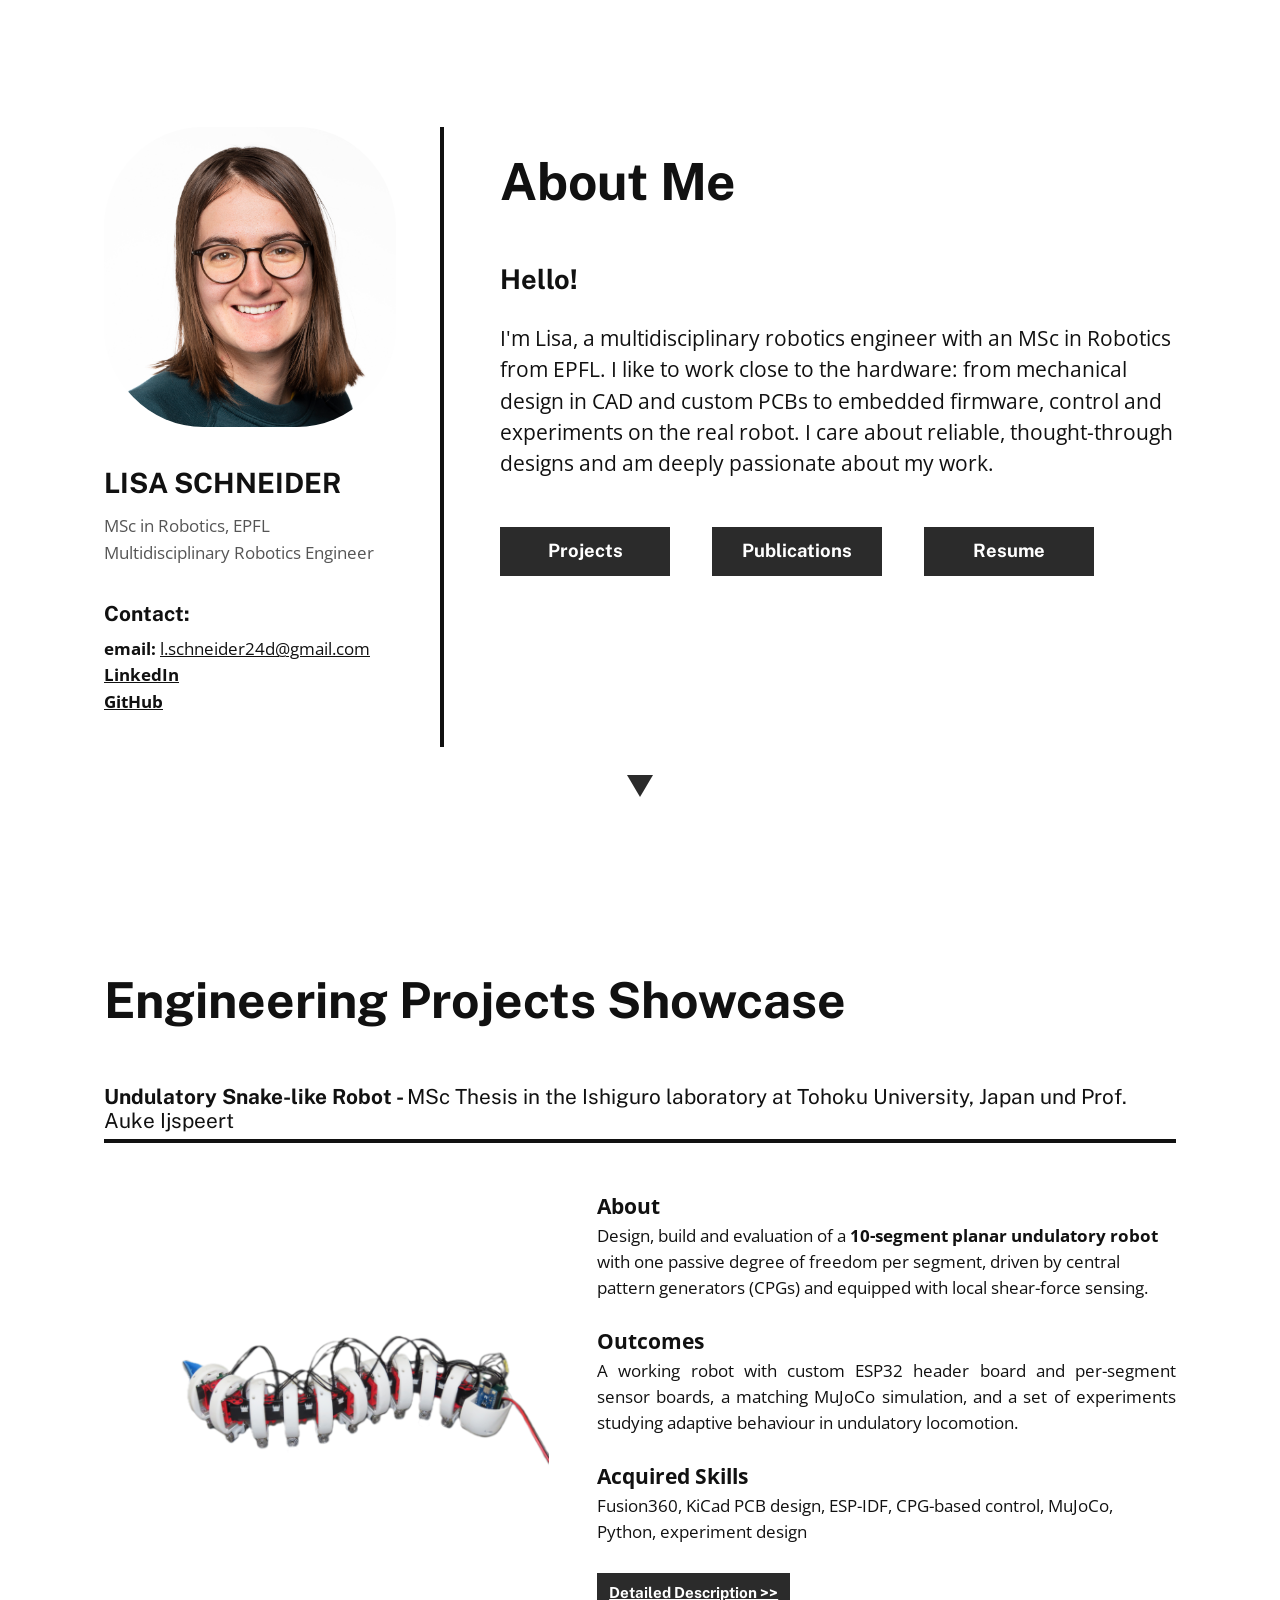
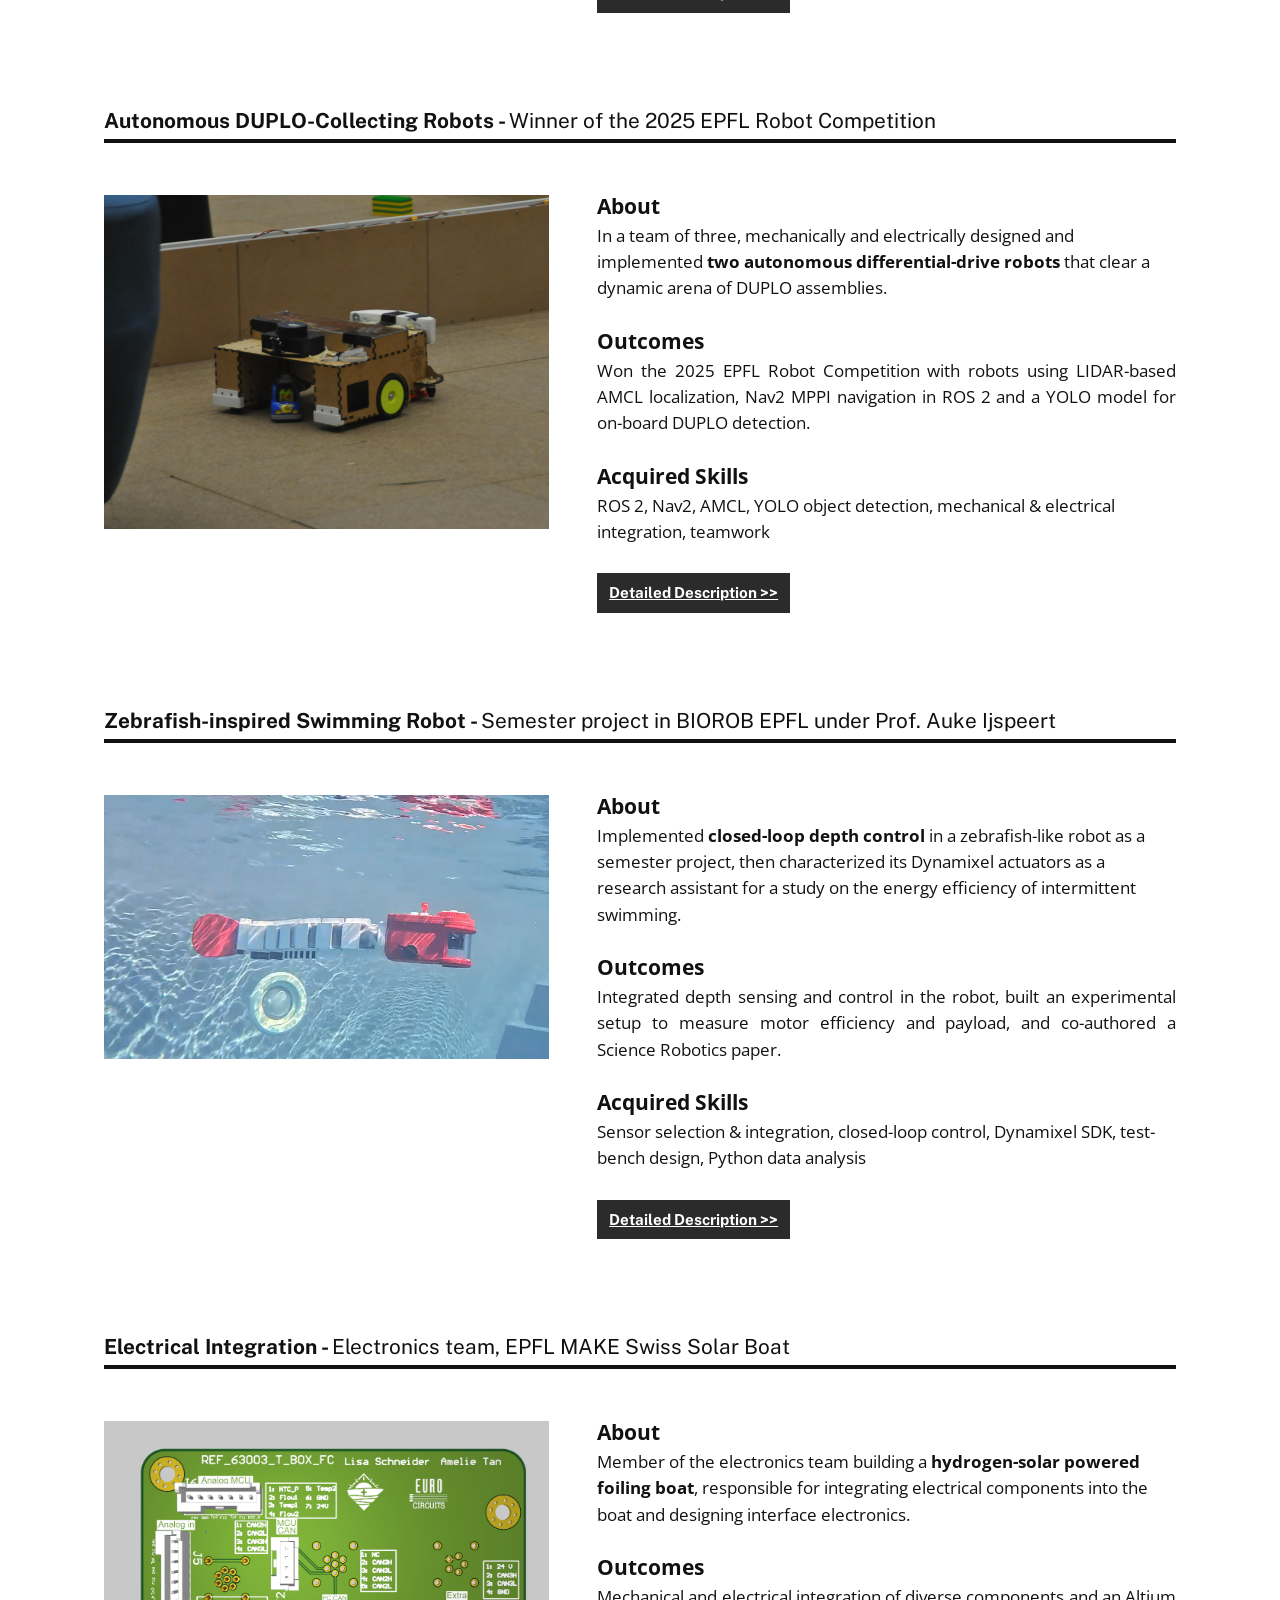
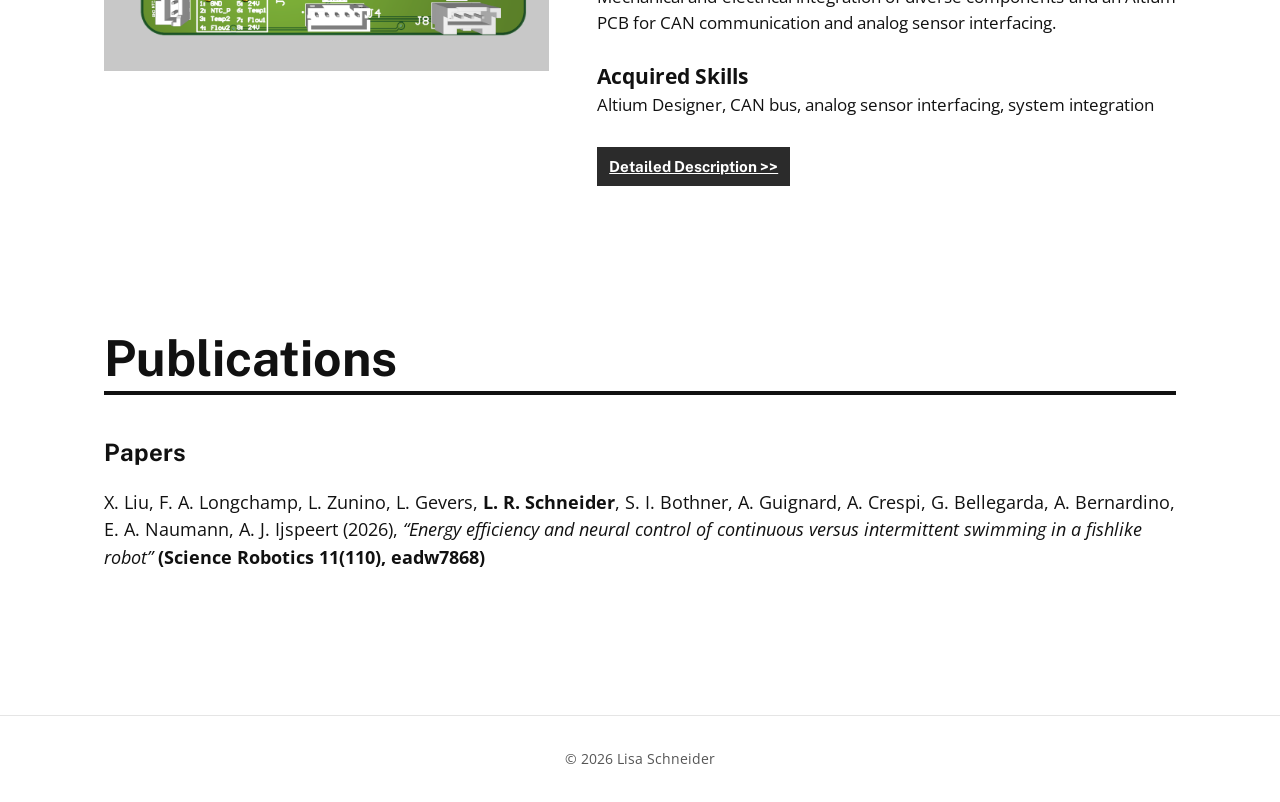
==== commit 4a6fb8a6: "Embed robot competition video; content updates Co-Authored-By: Claude Opus 5.5 <noreply@anthropic.co" ====
--- a/index.html
+++ b/index.html
@@ -31,7 +31,7 @@
         <h3>Contact:</h3>
         <ul class="contact-list">
           <!-- TODO: add the e-mail address you want to show publicly -->
-          <li><strong>email:</strong> <a href="mailto:your.email@example.com">your.email@example.com</a></li>
+          <li><strong>email:</strong> <a href="mailto:l.schneider24d@gmail.com">l.schneider24d@gmail.com</a></li>
           <!-- TODO: replace with your LinkedIn profile URL -->
           <li><a href="https://www.linkedin.com/" target="_blank" rel="noopener">LinkedIn</a></li>
           <li><a href="https://github.com/LaserLisa" target="_blank" rel="noopener">GitHub</a></li>
@@ -44,9 +44,8 @@
         <p>
           I'm Lisa, a multidisciplinary robotics engineer with an MSc in Robotics from EPFL.
           I like to work close to the hardware: from mechanical design in CAD and custom PCBs
-          to embedded firmware, control and experiments on the real robot. Whether it's a
-          snake-like robot, an autonomous competition robot or a solar-hydrogen boat,
-          I enjoy taking systems from the first sketch all the way to a working prototype.
+          to embedded firmware, control and experiments on the real robot. I care about reliable,
+          thought-through designs and am deeply passionate about my work.
         </p>
         <div class="button-row">
           <a class="btn" href="#projects">Projects</a>
@@ -68,8 +67,8 @@
         <!-- Project: Master Thesis -->
         <article class="project">
           <h3 class="project-header">
-            <strong>Undulatory Snake-like Robot with CPG Control &amp; Shear-Force Sensing -</strong>
-            <span>MSc Thesis at Tohoku University, Japan</span>
+            <strong>Undulatory Snake-like Robot -</strong>
+            <span>MSc Thesis in the Ishiguro laboratory at Tohoku University, Japan und Prof. Auke Ijspeert</span>
           </h3>
           <div class="project-body">
             <img src="assets/img/projects/thesis.png" alt="Snake-like robot (placeholder)">
@@ -96,7 +95,7 @@
         <!-- Project: Robot Competition -->
         <article class="project">
           <h3 class="project-header">
-            <strong>Autonomous DUPLO-Cleaning Robots -</strong>
+            <strong>Autonomous DUPLO-Collecting Robots -</strong>
             <span>Winner of the 2025 EPFL Robot Competition</span>
           </h3>
           <div class="project-body">
@@ -124,8 +123,8 @@
         <!-- Project: Z-Bot -->
         <article class="project">
           <h3 class="project-header">
-            <strong>Z-Bot: Zebrafish-like Swimming Robot -</strong>
-            <span>Semester project &amp; Science Robotics paper, BIOROB EPFL</span>
+            <strong>Zebrafish-inspired Swimming Robot -</strong>
+            <span>Semester project in BIOROB EPFL under Prof. Auke Ijspeert</span>
           </h3>
           <div class="project-body">
             <img src="assets/img/projects/z-bot.png" alt="Zebrafish-like robot (placeholder)">
@@ -152,7 +151,7 @@
         <!-- Project: Swiss Solar Boat -->
         <article class="project">
           <h3 class="project-header">
-            <strong>Hydrogen-Solar Foiling Boat -</strong>
+            <strong>Electrical Integration -</strong>
             <span>Electronics team, EPFL MAKE Swiss Solar Boat</span>
           </h3>
           <div class="project-body">
--- a/assets/css/style.css
+++ b/assets/css/style.css
@@ -293,3 +293,9 @@
 
 .project-header span { font-weight: 400; }
 .contact-list li a[href^="mailto"] { font-weight: 400; }
+
+/* ---------- Embedded video (16:9, responsive) ---------- */
+.video { margin: 24px 0 8px; max-width: 820px; }
+.video-frame { position: relative; aspect-ratio: 16 / 9; background: #000; }
+.video-frame iframe { position: absolute; inset: 0; width: 100%; height: 100%; border: 0; }
+.video figcaption { font-size: .9rem; color: var(--muted); margin-top: 6px; }
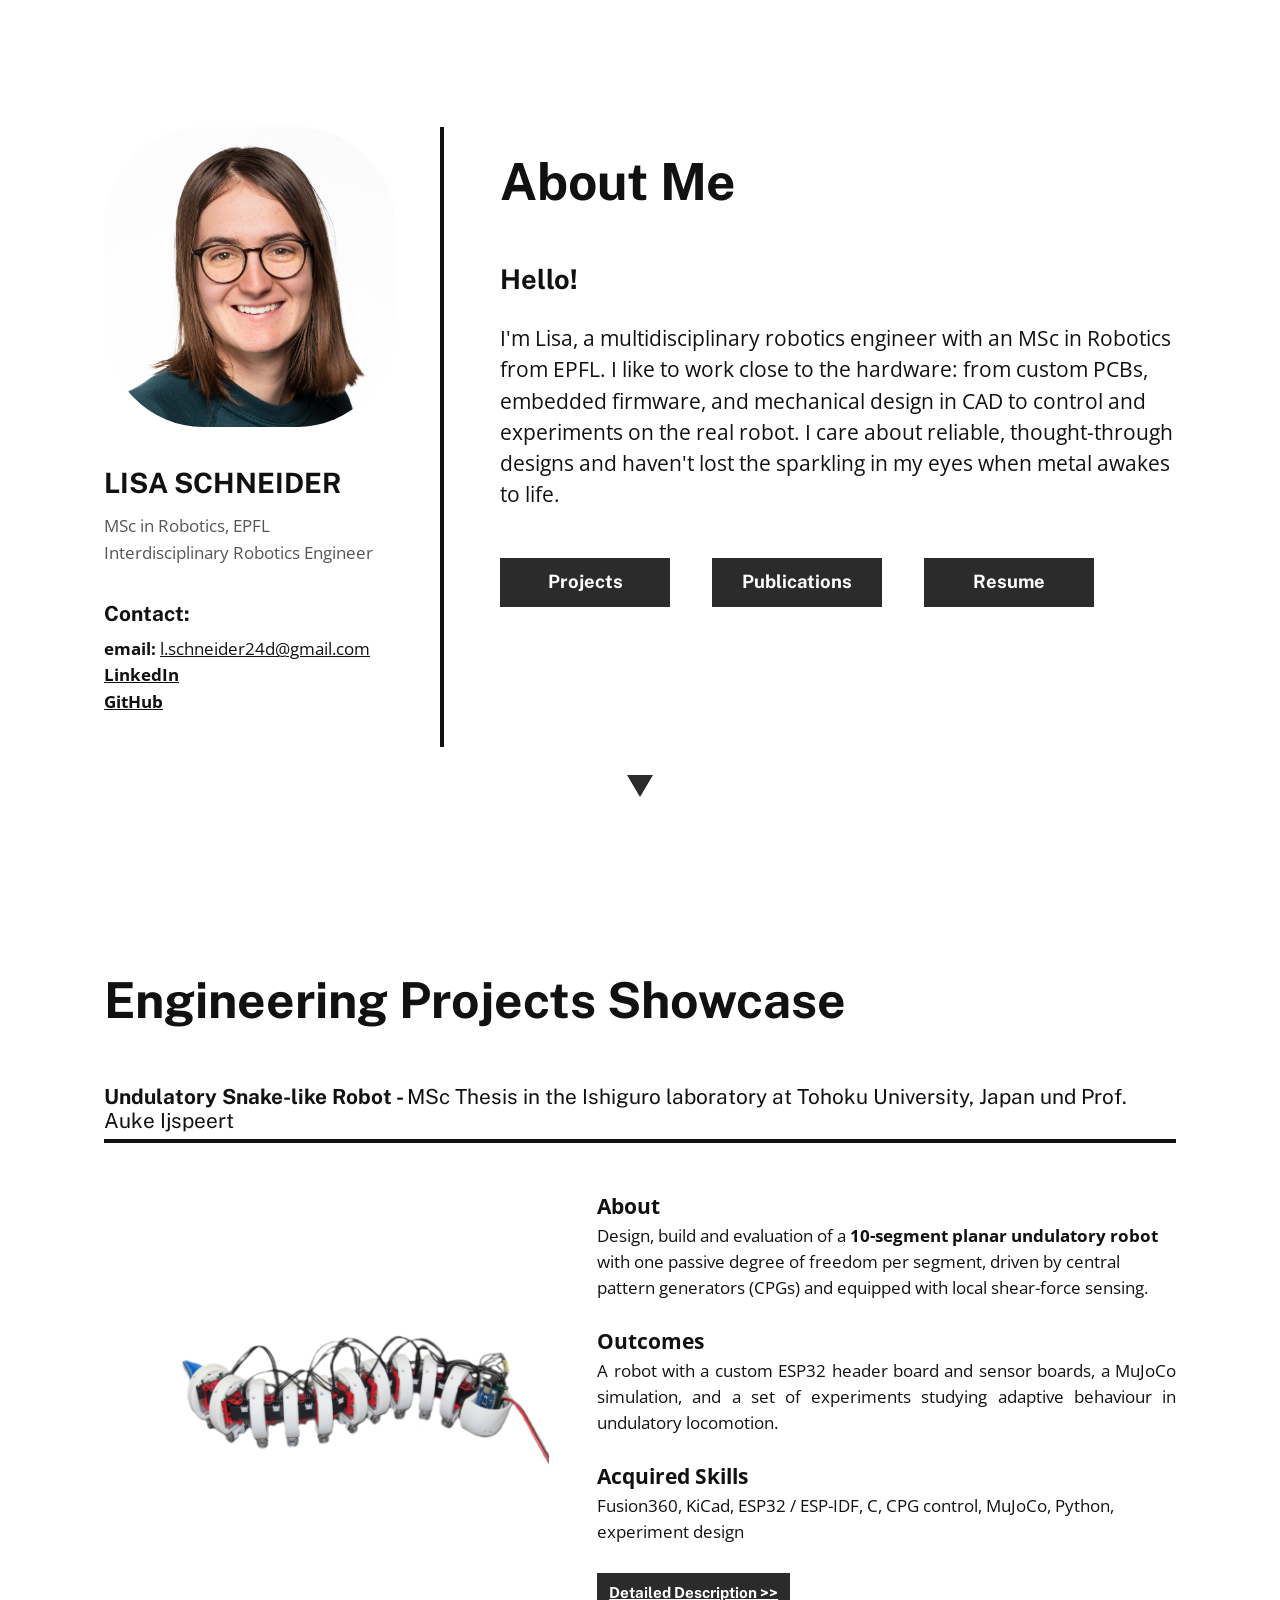
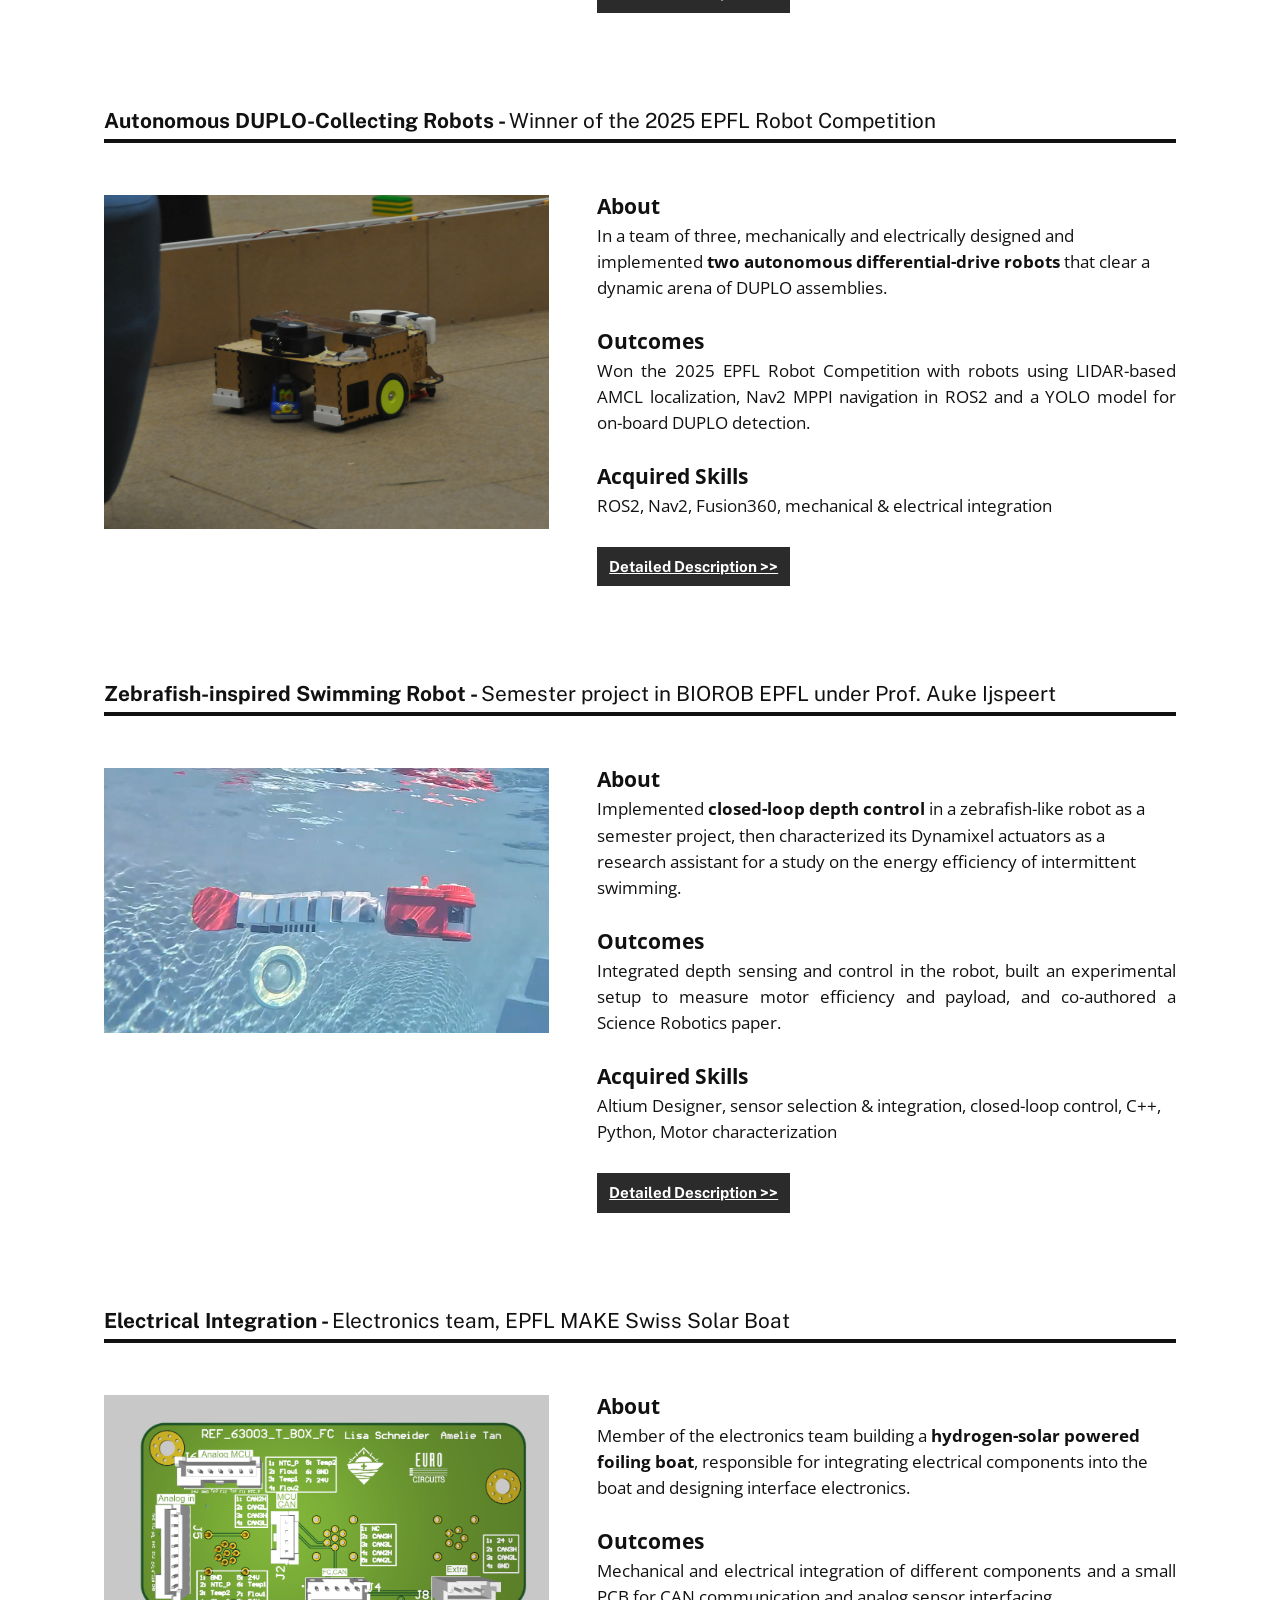
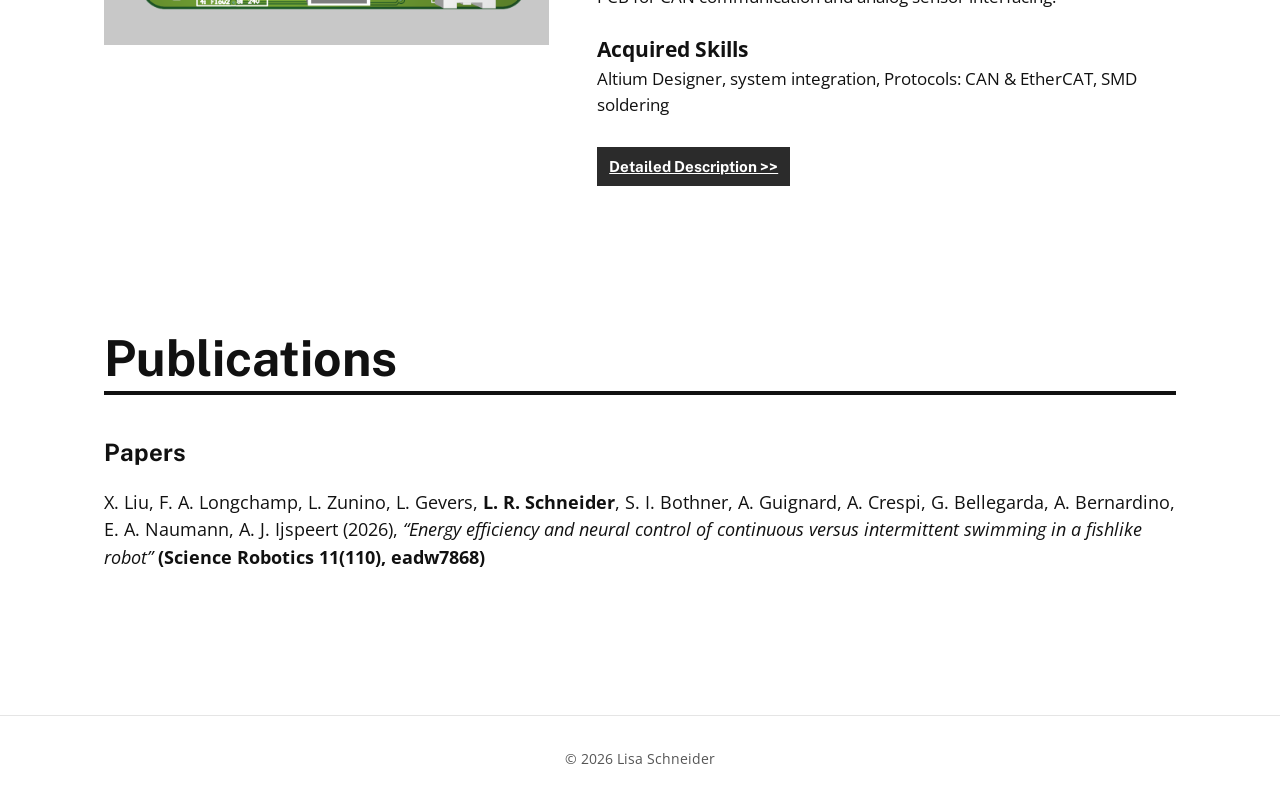
==== commit 328e28ca: "update of page" ====
--- a/index.html
+++ b/index.html
@@ -26,7 +26,7 @@
         <h2 class="name">Lisa Schneider</h2>
         <p class="tagline">
           MSc in Robotics, EPFL<br>
-          Multidisciplinary Robotics Engineer
+          Interdisciplinary Robotics Engineer
         </p>
         <h3>Contact:</h3>
         <ul class="contact-list">
@@ -43,9 +43,9 @@
         <h2>Hello!</h2>
         <p>
           I'm Lisa, a multidisciplinary robotics engineer with an MSc in Robotics from EPFL.
-          I like to work close to the hardware: from mechanical design in CAD and custom PCBs
-          to embedded firmware, control and experiments on the real robot. I care about reliable,
-          thought-through designs and am deeply passionate about my work.
+          I like to work close to the hardware: from custom PCBs, embedded firmware, and mechanical design in CAD to
+          control and experiments on the real robot. I care about reliable,
+          thought-through designs and haven't lost the sparkling in my eyes when metal awakes to life.
         </p>
         <div class="button-row">
           <a class="btn" href="#projects">Projects</a>
@@ -81,12 +81,12 @@
               </p>
               <h4>Outcomes</h4>
               <p class="justify">
-                A working robot with custom ESP32 header board and per-segment sensor boards,
-                a matching MuJoCo simulation, and a set of experiments studying adaptive
+                A robot with a custom ESP32 header board and sensor boards,
+                a MuJoCo simulation, and a set of experiments studying adaptive
                 behaviour in undulatory locomotion.
               </p>
               <h4>Acquired Skills</h4>
-              <p>Fusion360, KiCad PCB design, ESP-IDF, CPG-based control, MuJoCo, Python, experiment design</p>
+              <p>Fusion360, KiCad, ESP32 / ESP-IDF, C, CPG control, MuJoCo, Python, experiment design</p>
               <a class="btn btn-small" href="projects/snake-robot.html">Detailed Description &gt;&gt;</a>
             </div>
           </div>
@@ -110,11 +110,11 @@
               <h4>Outcomes</h4>
               <p class="justify">
                 Won the 2025 EPFL Robot Competition with robots using LIDAR-based AMCL
-                localization, Nav2 MPPI navigation in ROS 2 and a YOLO model for on-board
+                localization, Nav2 MPPI navigation in ROS2 and a YOLO model for on-board
                 DUPLO detection.
               </p>
               <h4>Acquired Skills</h4>
-              <p>ROS 2, Nav2, AMCL, YOLO object detection, mechanical &amp; electrical integration, teamwork</p>
+              <p>ROS2, Nav2, Fusion360, mechanical &amp; electrical integration</p>
               <a class="btn btn-small" href="projects/robot-competition.html">Detailed Description &gt;&gt;</a>
             </div>
           </div>
@@ -141,8 +141,8 @@
                 to measure motor efficiency and payload, and co-authored a Science Robotics paper.
               </p>
               <h4>Acquired Skills</h4>
-              <p>Sensor selection &amp; integration, closed-loop control, Dynamixel SDK, test-bench design, Python data
-                analysis</p>
+              <p>Altium Designer, sensor selection &amp; integration, closed-loop control, C++, Python, Motor
+                characterization</p>
               <a class="btn btn-small" href="projects/z-bot.html">Detailed Description &gt;&gt;</a>
             </div>
           </div>
@@ -165,11 +165,11 @@
               </p>
               <h4>Outcomes</h4>
               <p class="justify">
-                Mechanical and electrical integration of diverse components and an Altium PCB
+                Mechanical and electrical integration of different components and a small PCB
                 for CAN communication and analog sensor interfacing.
               </p>
               <h4>Acquired Skills</h4>
-              <p>Altium Designer, CAN bus, analog sensor interfacing, system integration</p>
+              <p>Altium Designer, system integration, Protocols: CAN &amp; EtherCAT, SMD soldering</p>
               <a class="btn btn-small" href="projects/solar-boat.html">Detailed Description &gt;&gt;</a>
             </div>
           </div>
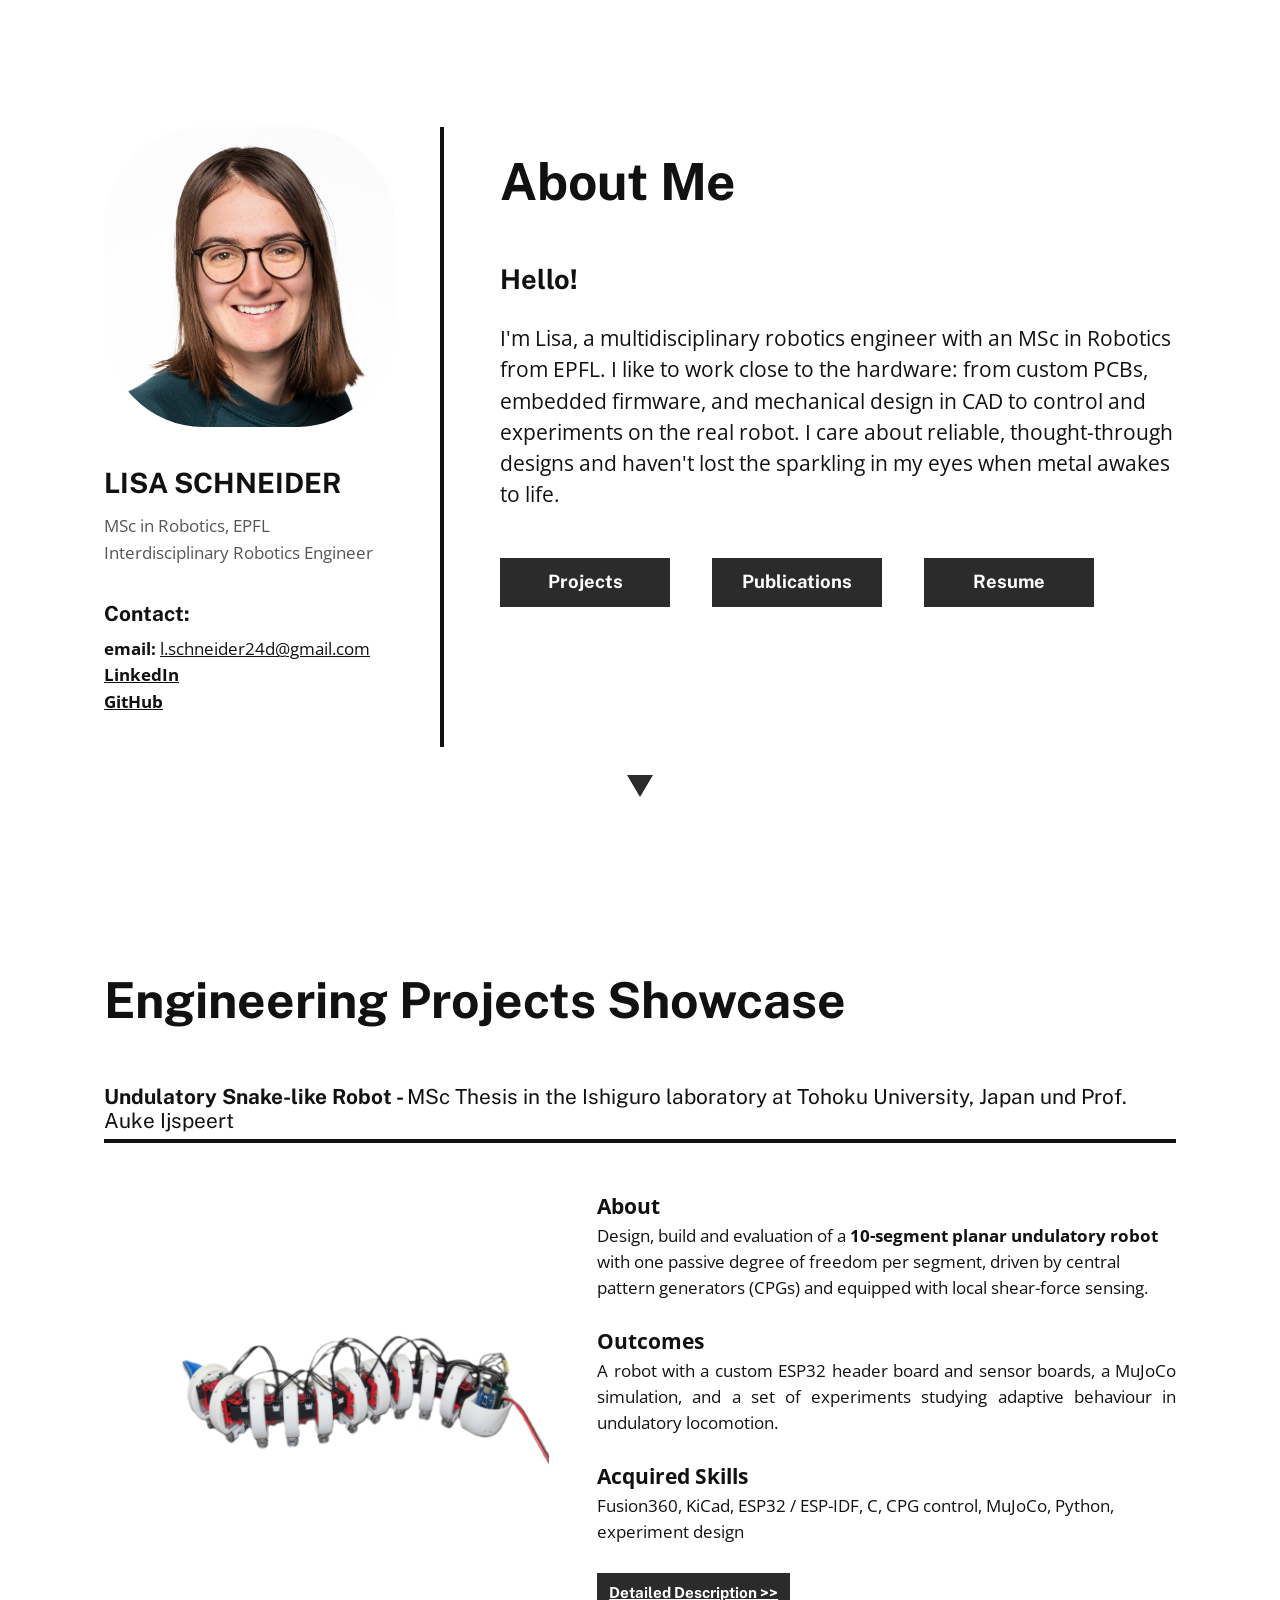
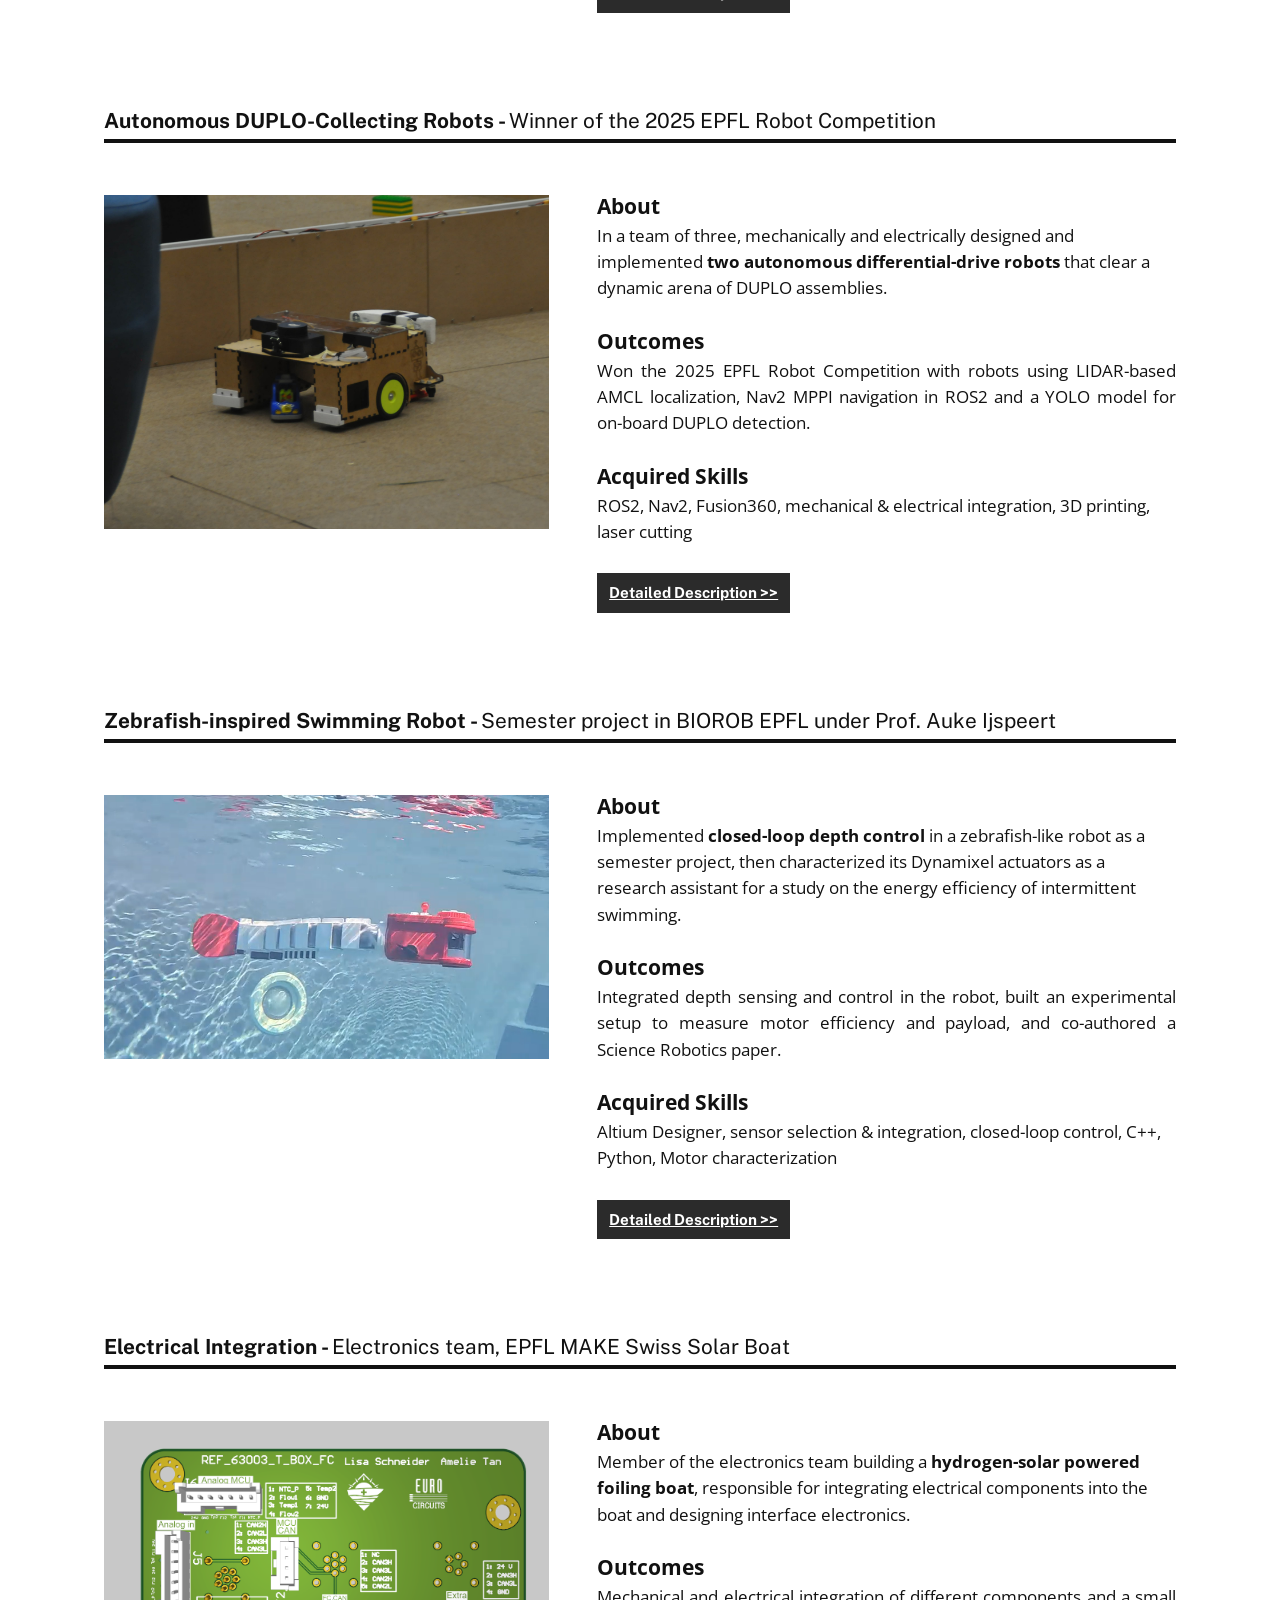
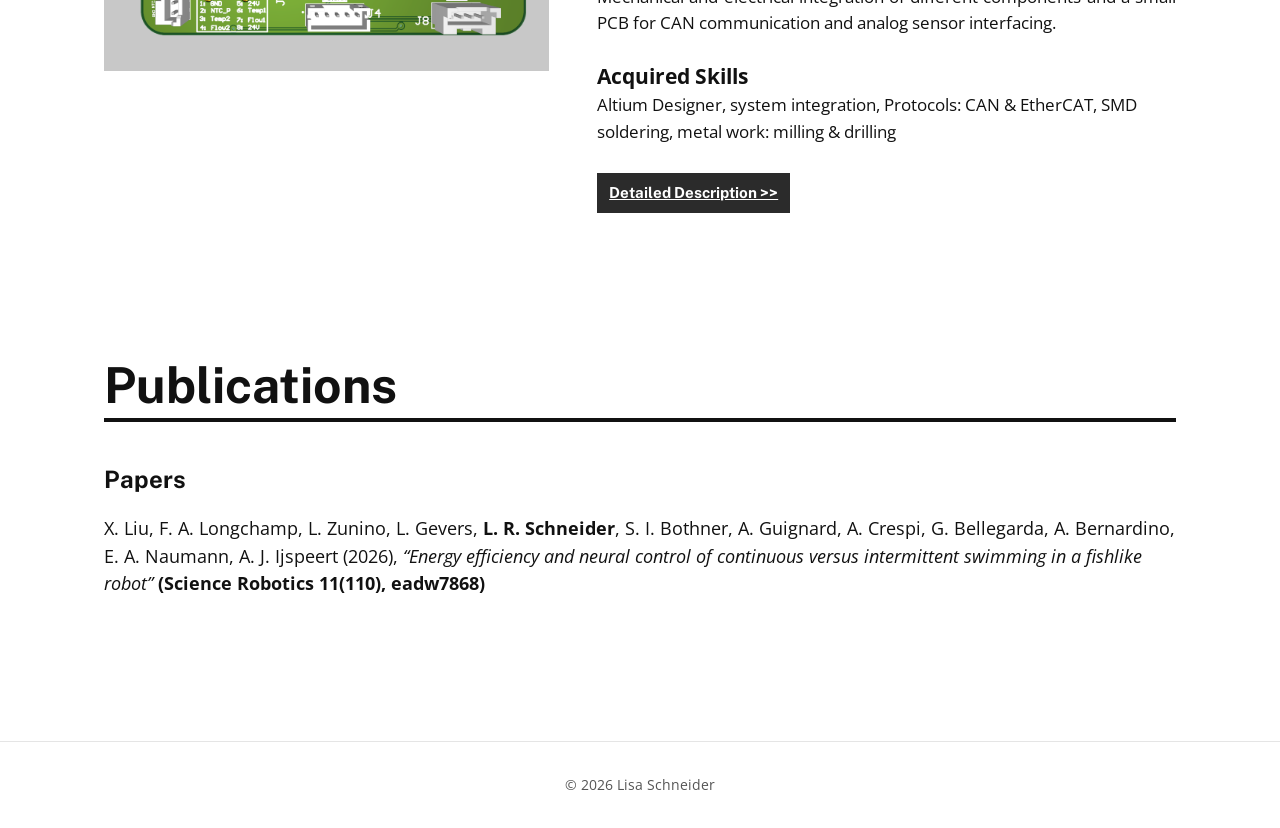
==== commit d93068b2: "ssb description update" ====
--- a/index.html
+++ b/index.html
@@ -114,7 +114,7 @@
                 DUPLO detection.
               </p>
               <h4>Acquired Skills</h4>
-              <p>ROS2, Nav2, Fusion360, mechanical &amp; electrical integration</p>
+              <p>ROS2, Nav2, Fusion360, mechanical &amp; electrical integration, 3D printing, laser cutting</p>
               <a class="btn btn-small" href="projects/robot-competition.html">Detailed Description &gt;&gt;</a>
             </div>
           </div>
@@ -169,7 +169,8 @@
                 for CAN communication and analog sensor interfacing.
               </p>
               <h4>Acquired Skills</h4>
-              <p>Altium Designer, system integration, Protocols: CAN &amp; EtherCAT, SMD soldering</p>
+              <p>Altium Designer, system integration, Protocols: CAN &amp; EtherCAT, SMD soldering, metal work: milling
+                &amp; drilling</p>
               <a class="btn btn-small" href="projects/solar-boat.html">Detailed Description &gt;&gt;</a>
             </div>
           </div>
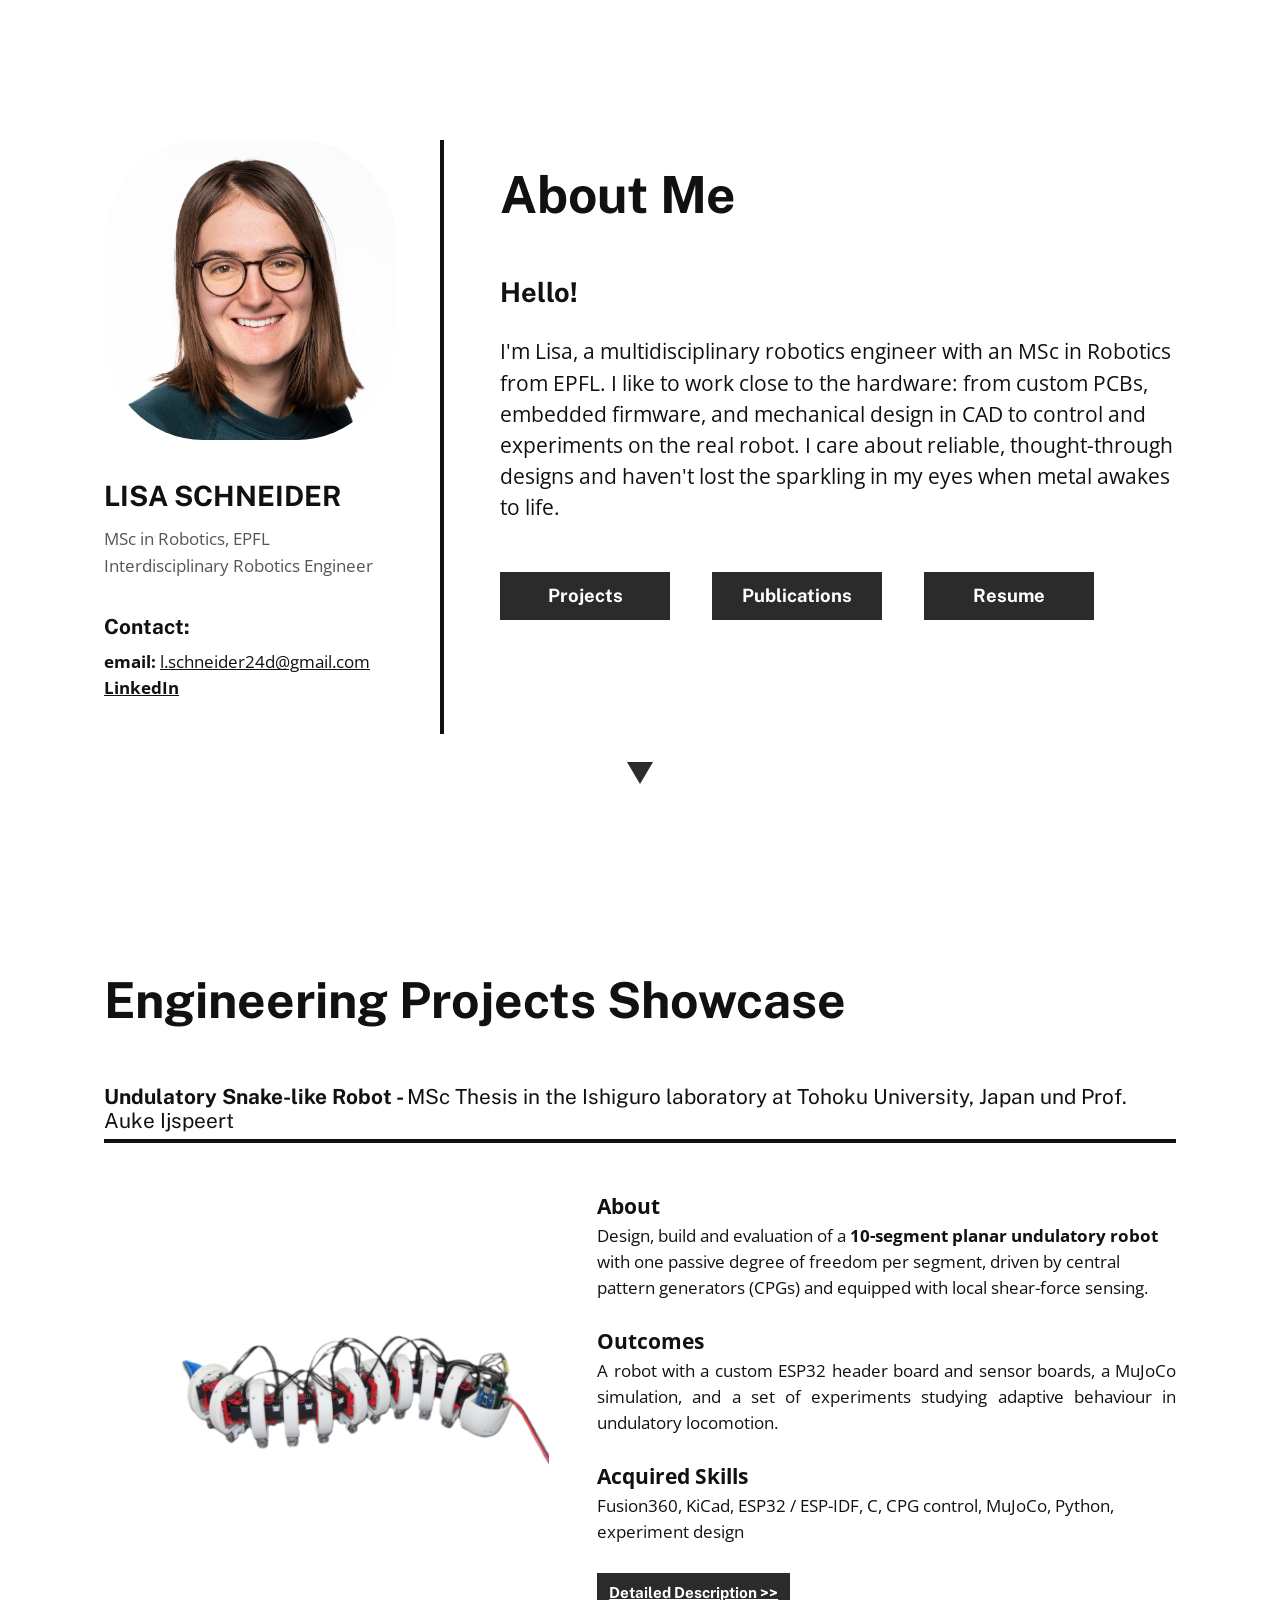
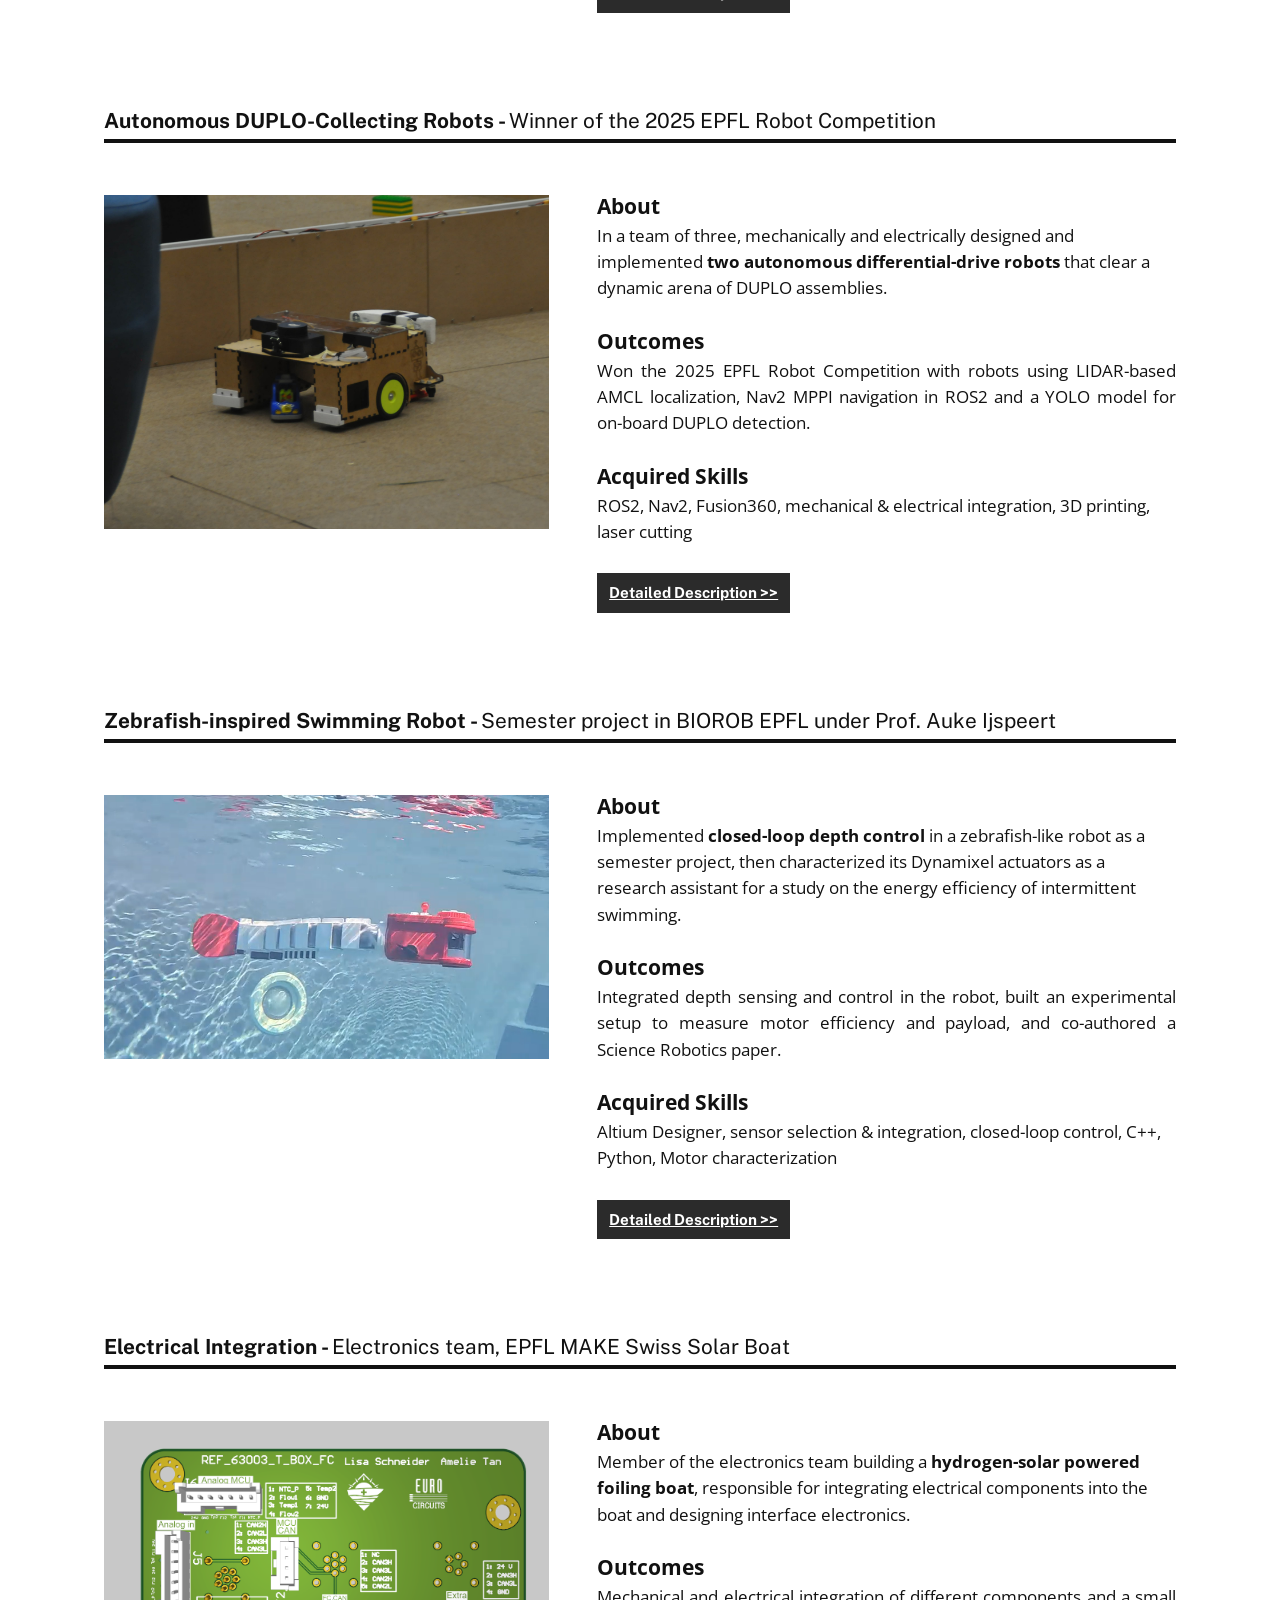
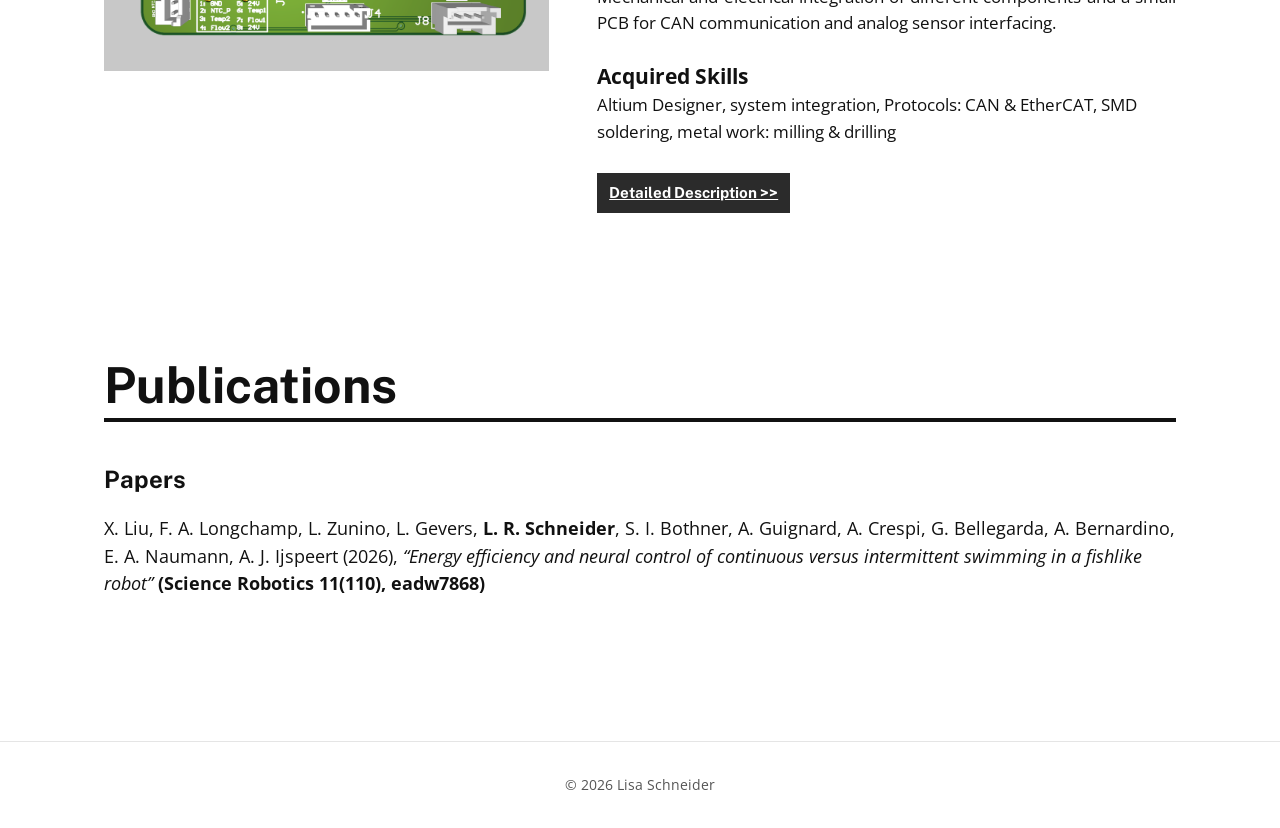
==== commit e6a0d864: "remove github link" ====
--- a/index.html
+++ b/index.html
@@ -34,7 +34,6 @@
           <li><strong>email:</strong> <a href="mailto:l.schneider24d@gmail.com">l.schneider24d@gmail.com</a></li>
           <!-- TODO: replace with your LinkedIn profile URL -->
           <li><a href="https://www.linkedin.com/" target="_blank" rel="noopener">LinkedIn</a></li>
-          <li><a href="https://github.com/LaserLisa" target="_blank" rel="noopener">GitHub</a></li>
         </ul>
       </aside>
 
--- a/assets/css/style.css
+++ b/assets/css/style.css
@@ -227,22 +227,117 @@
 .tags { display: flex; flex-wrap: wrap; gap: 8px; list-style: none; padding: 0 !important; }
 .tags li { background: var(--dark); color: #fff; padding: 4px 12px; font-size: .9rem; margin: 0; }
 
+/* Slider: arrows and full-screen viewer are added by assets/js/gallery.js */
+.gallery-slider { position: relative; margin-top: 16px; }
 .gallery {
-  display: grid;
-  grid-template-columns: repeat(auto-fit, minmax(240px, 1fr));
-  gap: 20px;
+  --per-view: 2; /* images visible at once */
+  --gap: 20px;
+  position: relative;
+  display: flex;
+  gap: var(--gap);
   margin-top: 16px;
-}
-.gallery figure { margin: 0; }
+  overflow-x: auto;
+  scroll-snap-type: x mandatory;
+  scrollbar-width: none;
+}
+.gallery::-webkit-scrollbar { display: none; }
+.gallery-slider .gallery { margin-top: 0; }
+.gallery figure {
+  flex: 0 0 calc((100% - (var(--per-view) - 1) * var(--gap)) / var(--per-view));
+  min-width: 0;
+  margin: 0;
+  scroll-snap-align: start;
+}
 /* Uniform frames; images of any aspect ratio are shown whole (letterboxed), never cropped */
 .gallery img {
   width: 100%;
-  height: 300px;
+  height: 360px;
   object-fit: contain;
   background: #f4f4f4;
   padding: 10px;
 }
 .gallery figcaption { font-size: .9rem; color: var(--muted); margin-top: 6px; }
+.gallery-open {
+  display: block;
+  width: 100%;
+  padding: 0;
+  border: 0;
+  background: none;
+  cursor: zoom-in;
+}
+.gallery-open:focus-visible { outline: 3px solid var(--dark); outline-offset: -3px; }
+
+.gallery-arrow {
+  position: absolute;
+  top: 180px; /* middle of the image frames */
+  transform: translateY(-50%);
+  width: 44px;
+  height: 44px;
+  padding: 0 0 5px;
+  border: 0;
+  background: var(--dark);
+  color: #fff;
+  font: 700 2rem/1 var(--font-head);
+  cursor: pointer;
+  transition: background .15s ease, opacity .15s ease;
+}
+.gallery-arrow.prev { left: 0; }
+.gallery-arrow.next { right: 0; }
+.gallery-arrow:hover { background: #000; }
+.gallery-arrow:disabled { opacity: .25; cursor: default; }
+.gallery-arrow[hidden] { display: none; }
+
+/* ---------- Full-screen image viewer ---------- */
+html:has(.lightbox[open]) { overflow: hidden; }
+.lightbox {
+  position: fixed;
+  inset: 0;
+  width: 100%;
+  height: 100%;
+  max-width: none;
+  max-height: none;
+  margin: 0;
+  padding: 0;
+  border: 0;
+  overflow: hidden;
+  background: #fff; /* light, as several images have transparent backgrounds */
+  color: var(--text);
+}
+.lightbox[open] { display: flex; flex-direction: column; }
+.lightbox-stage {
+  flex: 1;
+  min-height: 0;
+  margin-top: 60px;
+  overflow: hidden;
+  cursor: zoom-in;
+  touch-action: none;
+  user-select: none;
+}
+.lightbox-stage.zoomed { cursor: grab; }
+.lightbox-stage.zoomed:active { cursor: grabbing; }
+.lightbox-stage img { width: 100%; height: 100%; object-fit: contain; }
+.lightbox-caption {
+  margin: 0;
+  padding: 12px 16px;
+  text-align: center;
+  color: var(--muted);
+}
+.lightbox-bar { position: absolute; top: 8px; right: 8px; display: flex; gap: 4px; }
+.lightbox-bar button {
+  min-width: 44px;
+  height: 44px;
+  border: 0;
+  background: var(--dark);
+  color: #fff;
+  font: 700 1.4rem/1 var(--font-head);
+  cursor: pointer;
+}
+.lightbox-bar .zoom-level { min-width: 72px; font-size: .95rem; }
+.lightbox-bar button:hover { background: #000; }
+.lightbox-bar button:disabled { opacity: .35; cursor: default; }
+.lightbox .gallery-arrow { top: 50%; }
+.lightbox button:focus-visible,
+.gallery-arrow:focus-visible { outline: 3px solid #6aa5ff; outline-offset: -3px; }
 
 .project-pager {
   display: flex;
@@ -283,6 +378,7 @@
 }
 
 @media (max-width: 520px) {
+  .gallery { --per-view: 1; }
   body { font-size: 16px; }
   .container { padding: 0 16px; }
   .profile-pic { width: 220px; height: 220px; }
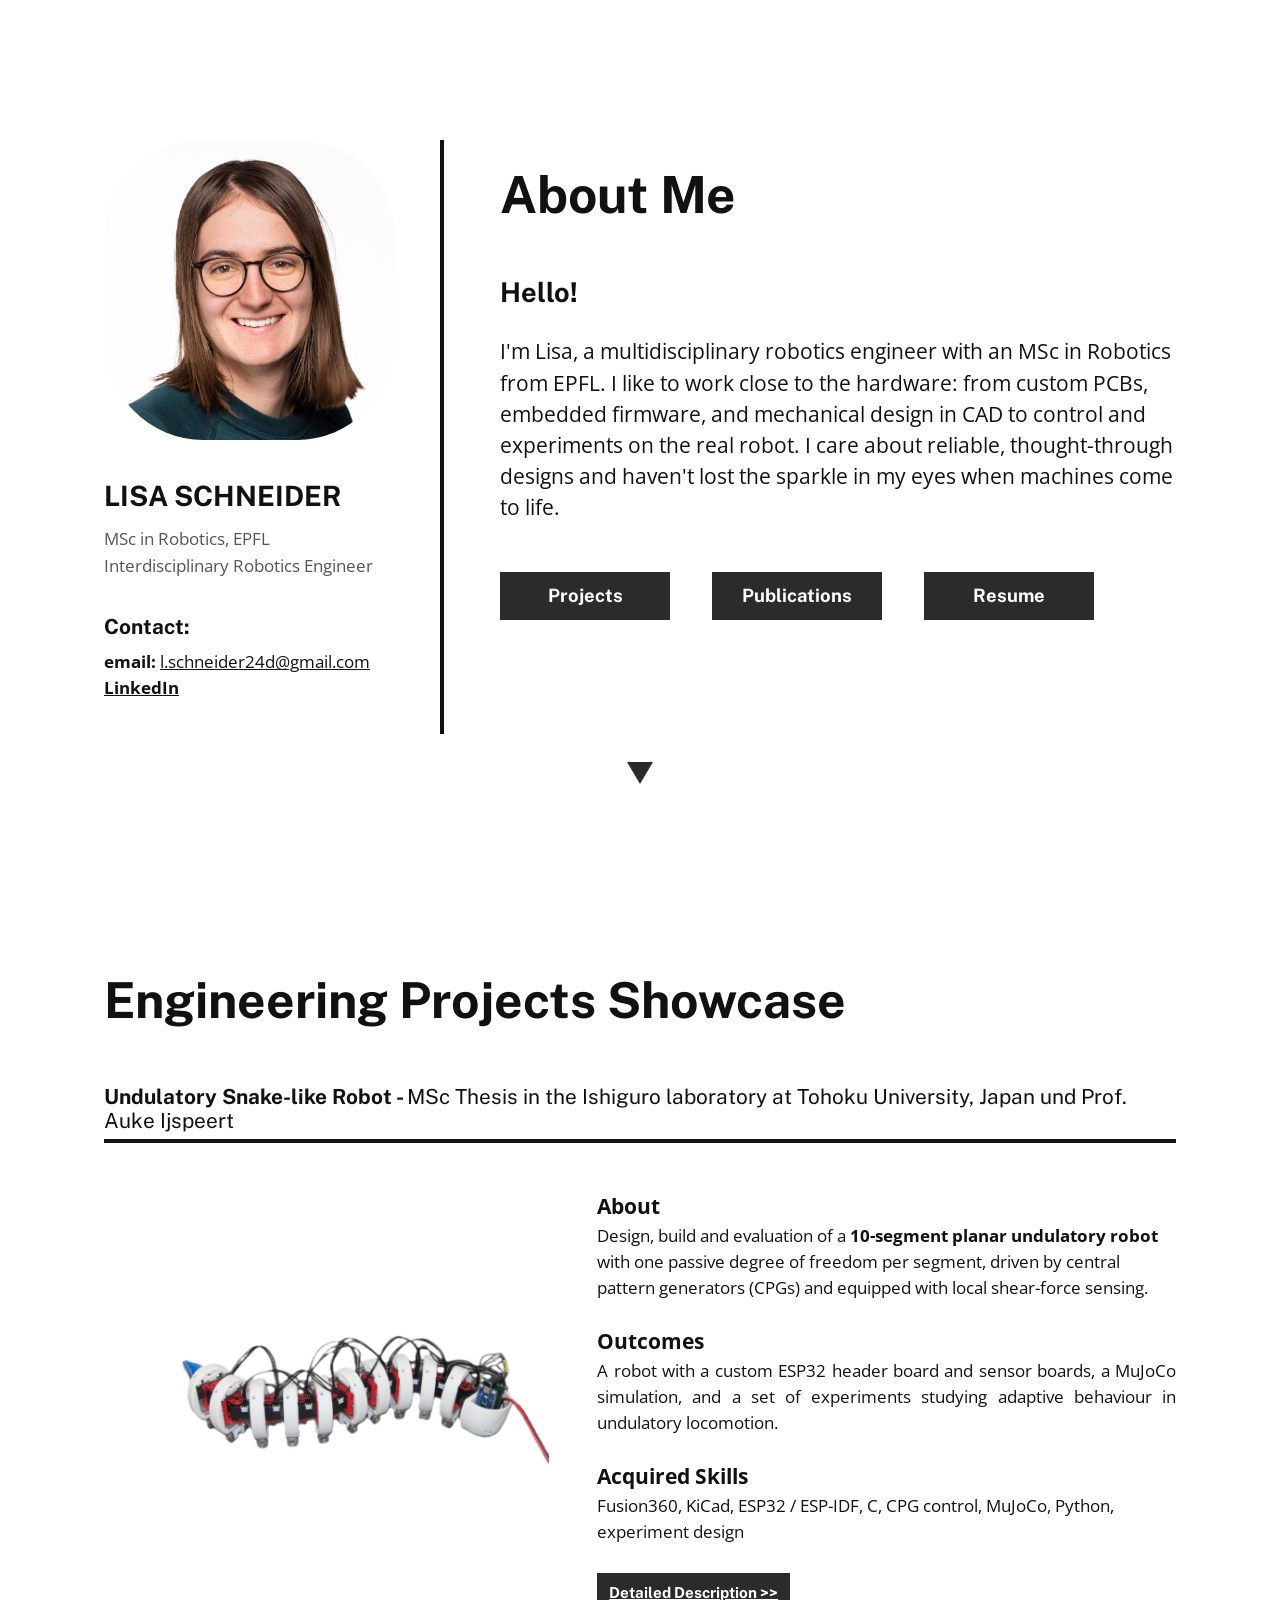
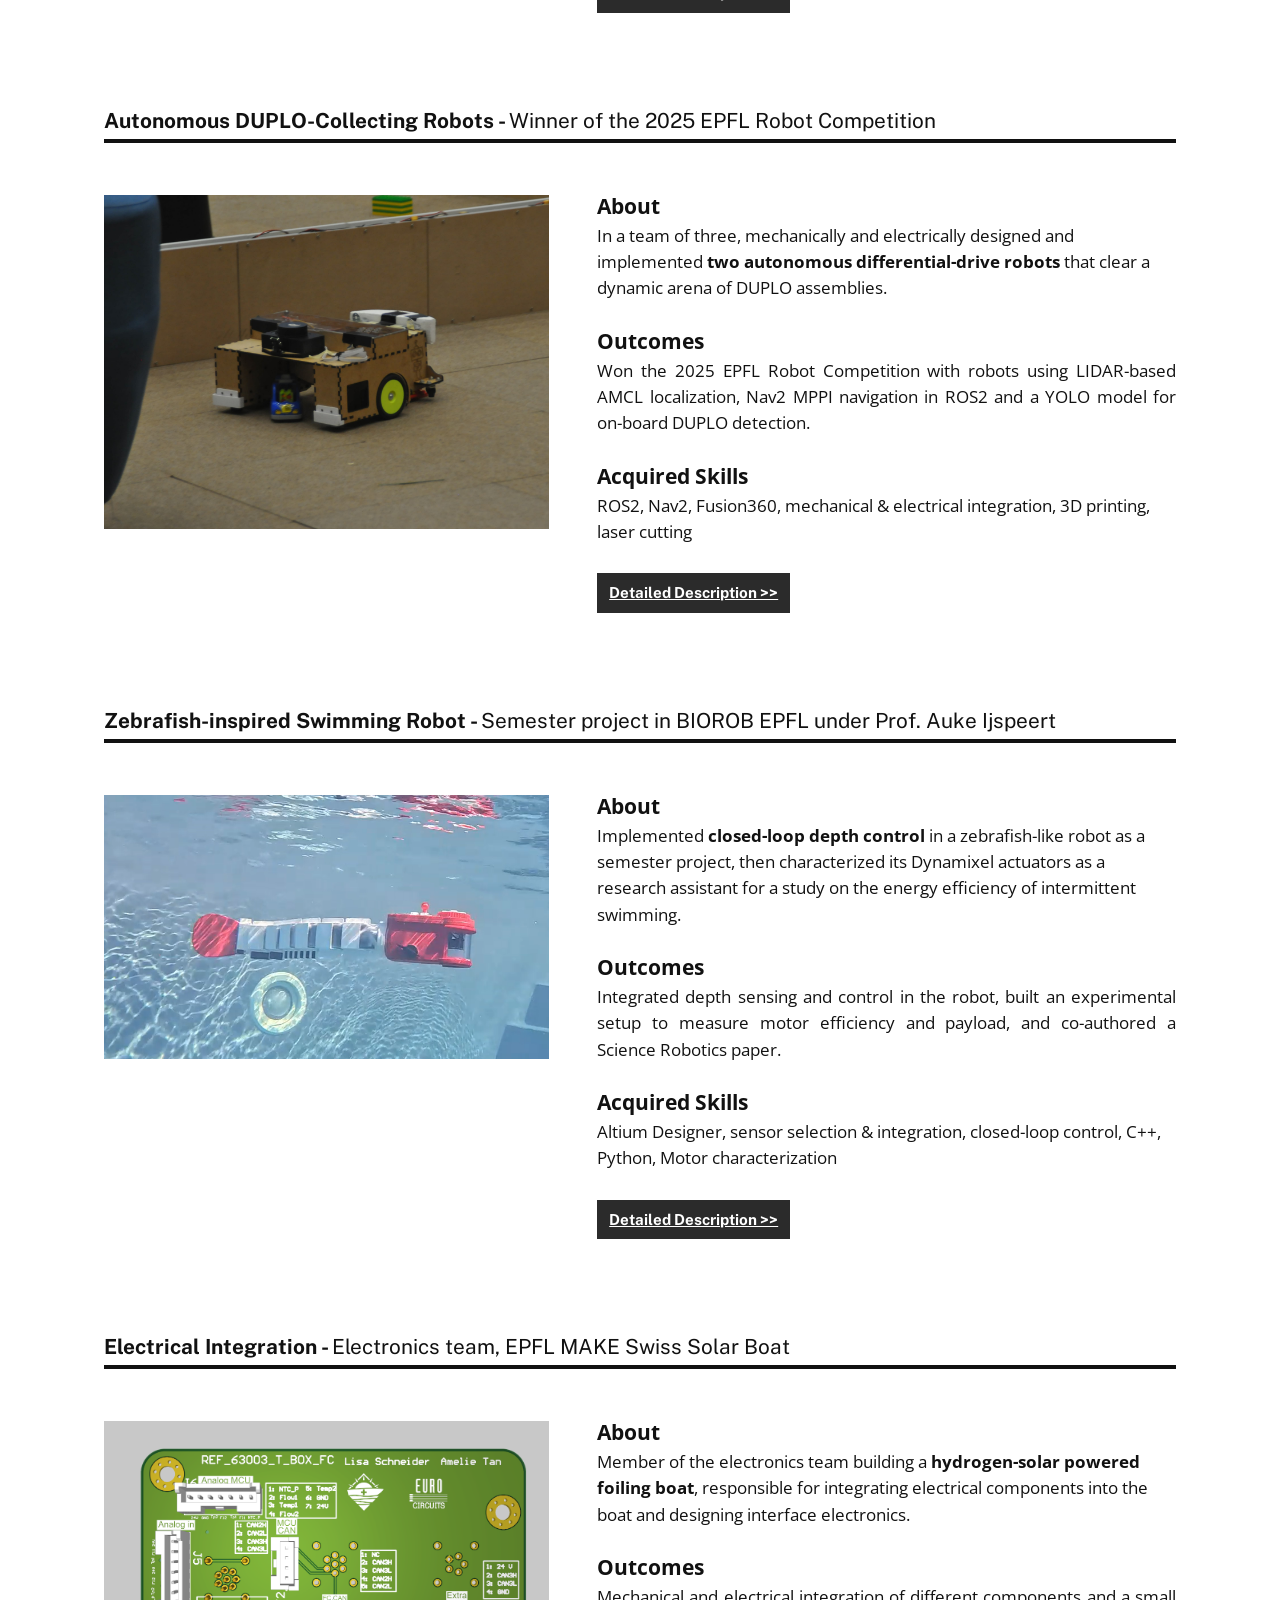
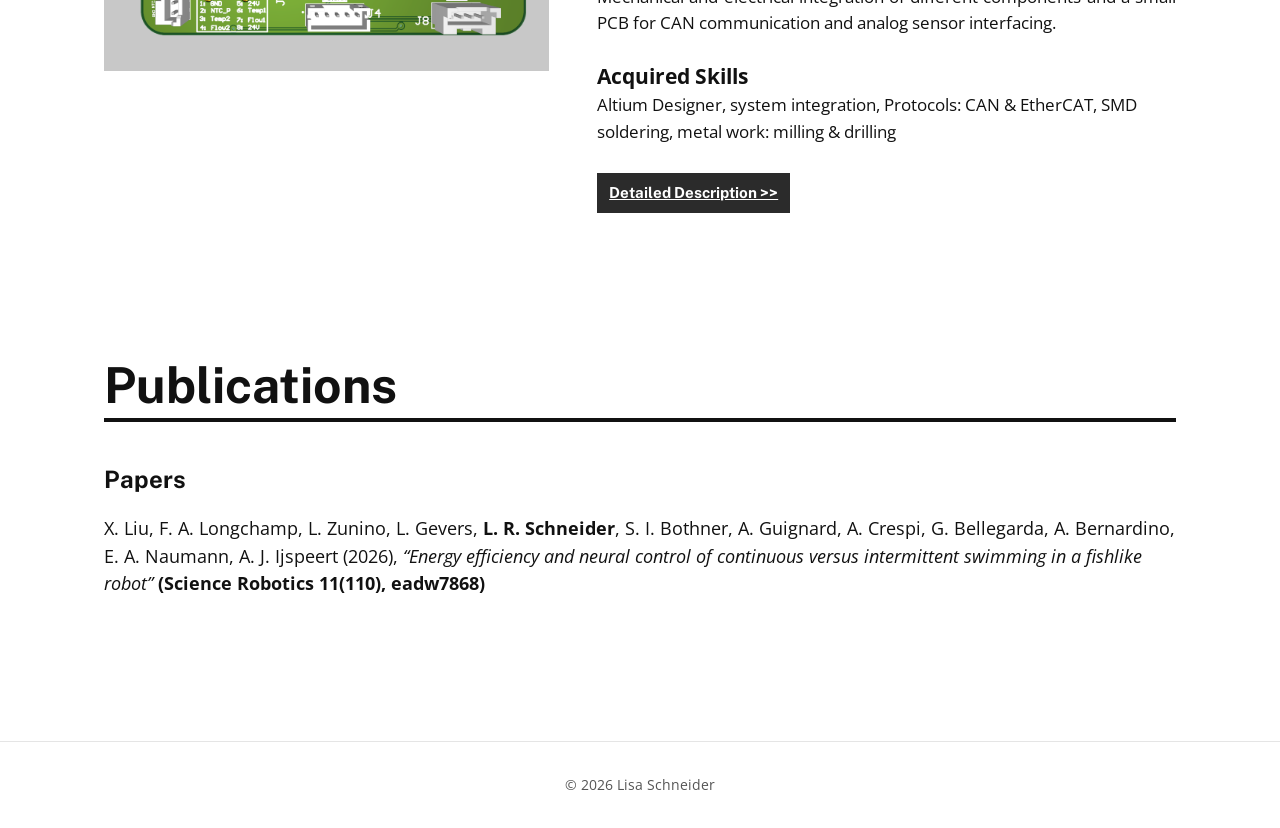
==== commit 9cd4f0b8: "changed description" ====
--- a/index.html
+++ b/index.html
@@ -41,10 +41,10 @@
         <h1>About Me</h1>
         <h2>Hello!</h2>
         <p>
-          I'm Lisa, a multidisciplinary robotics engineer with an MSc in Robotics from EPFL.
-          I like to work close to the hardware: from custom PCBs, embedded firmware, and mechanical design in CAD to
-          control and experiments on the real robot. I care about reliable,
-          thought-through designs and haven't lost the sparkling in my eyes when metal awakes to life.
+          I'm Lisa, a multidisciplinary robotics engineer with an MSc in Robotics from EPFL. I like to work close to the
+          hardware: from custom PCBs, embedded firmware, and mechanical design in CAD to control and experiments on the
+          real robot. I care about reliable, thought-through designs and haven't lost the sparkle in my eyes when
+          machines come to life.
         </p>
         <div class="button-row">
           <a class="btn" href="#projects">Projects</a>
